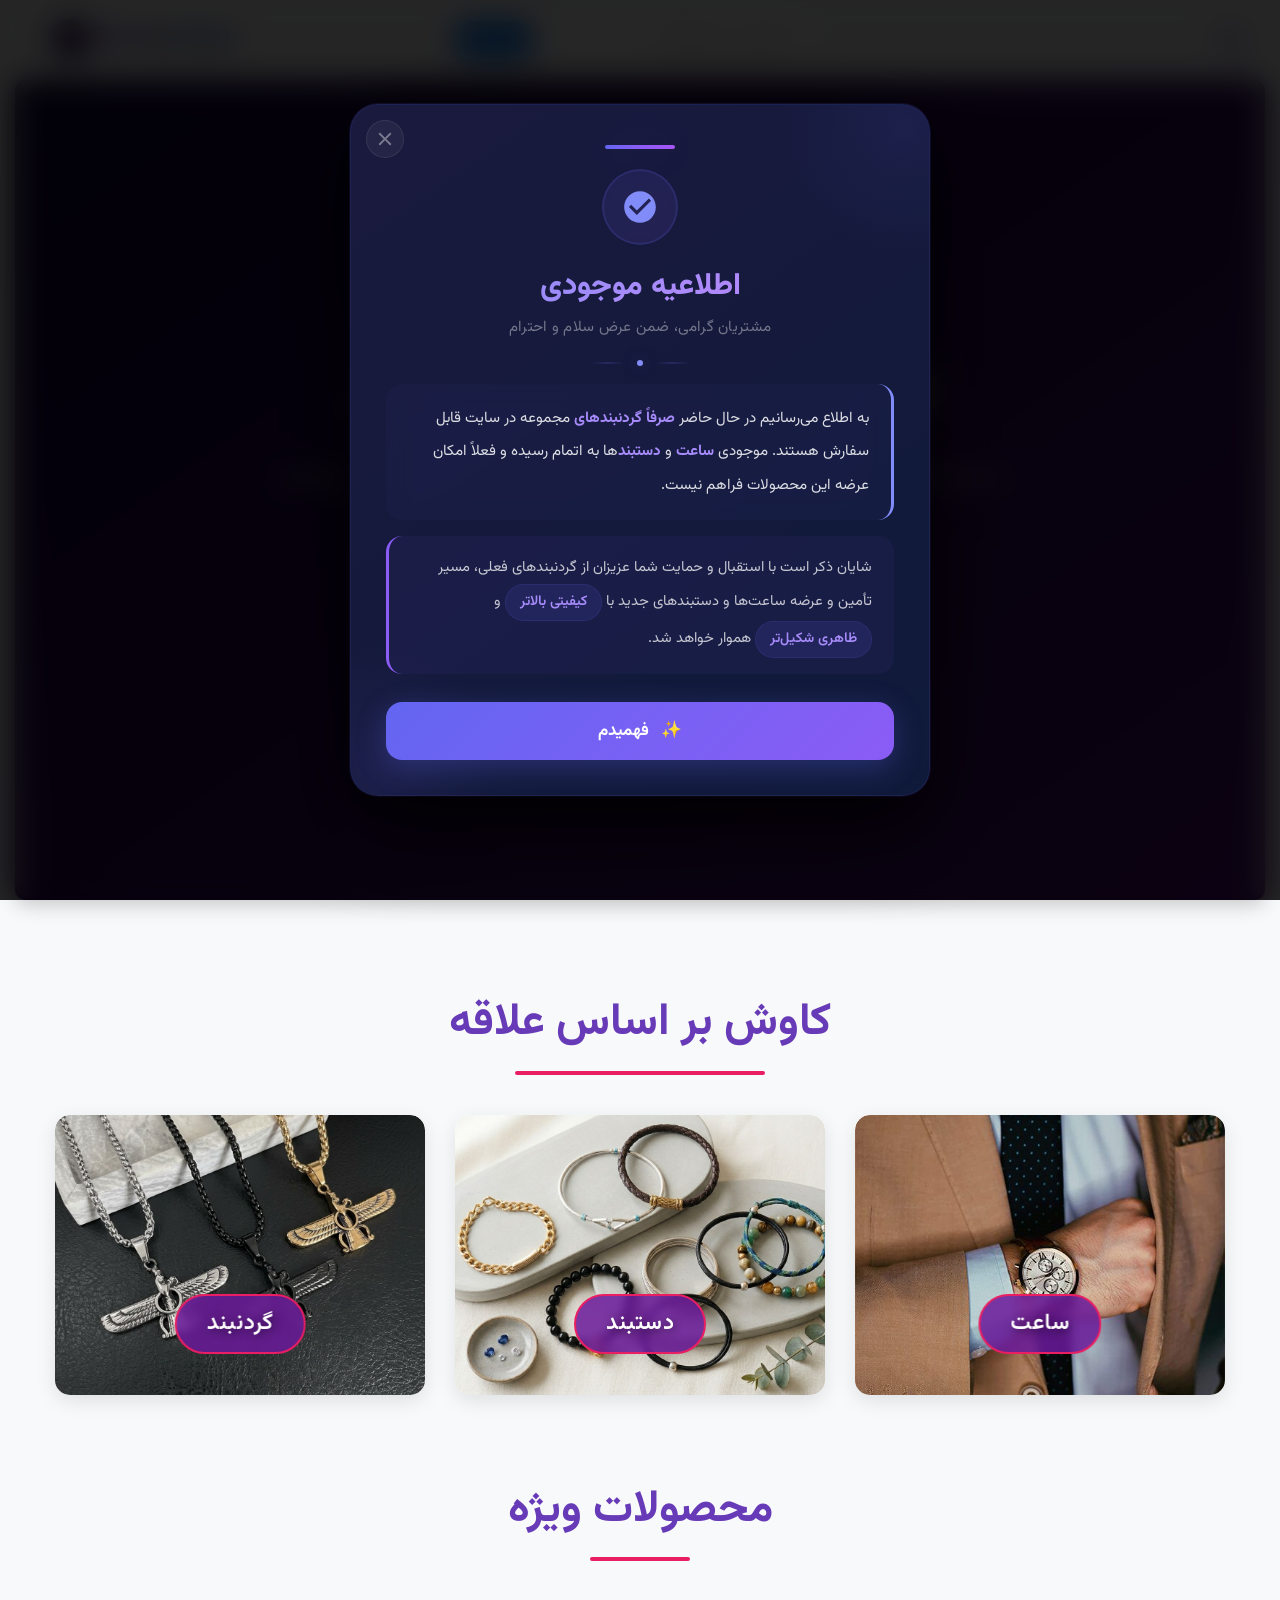
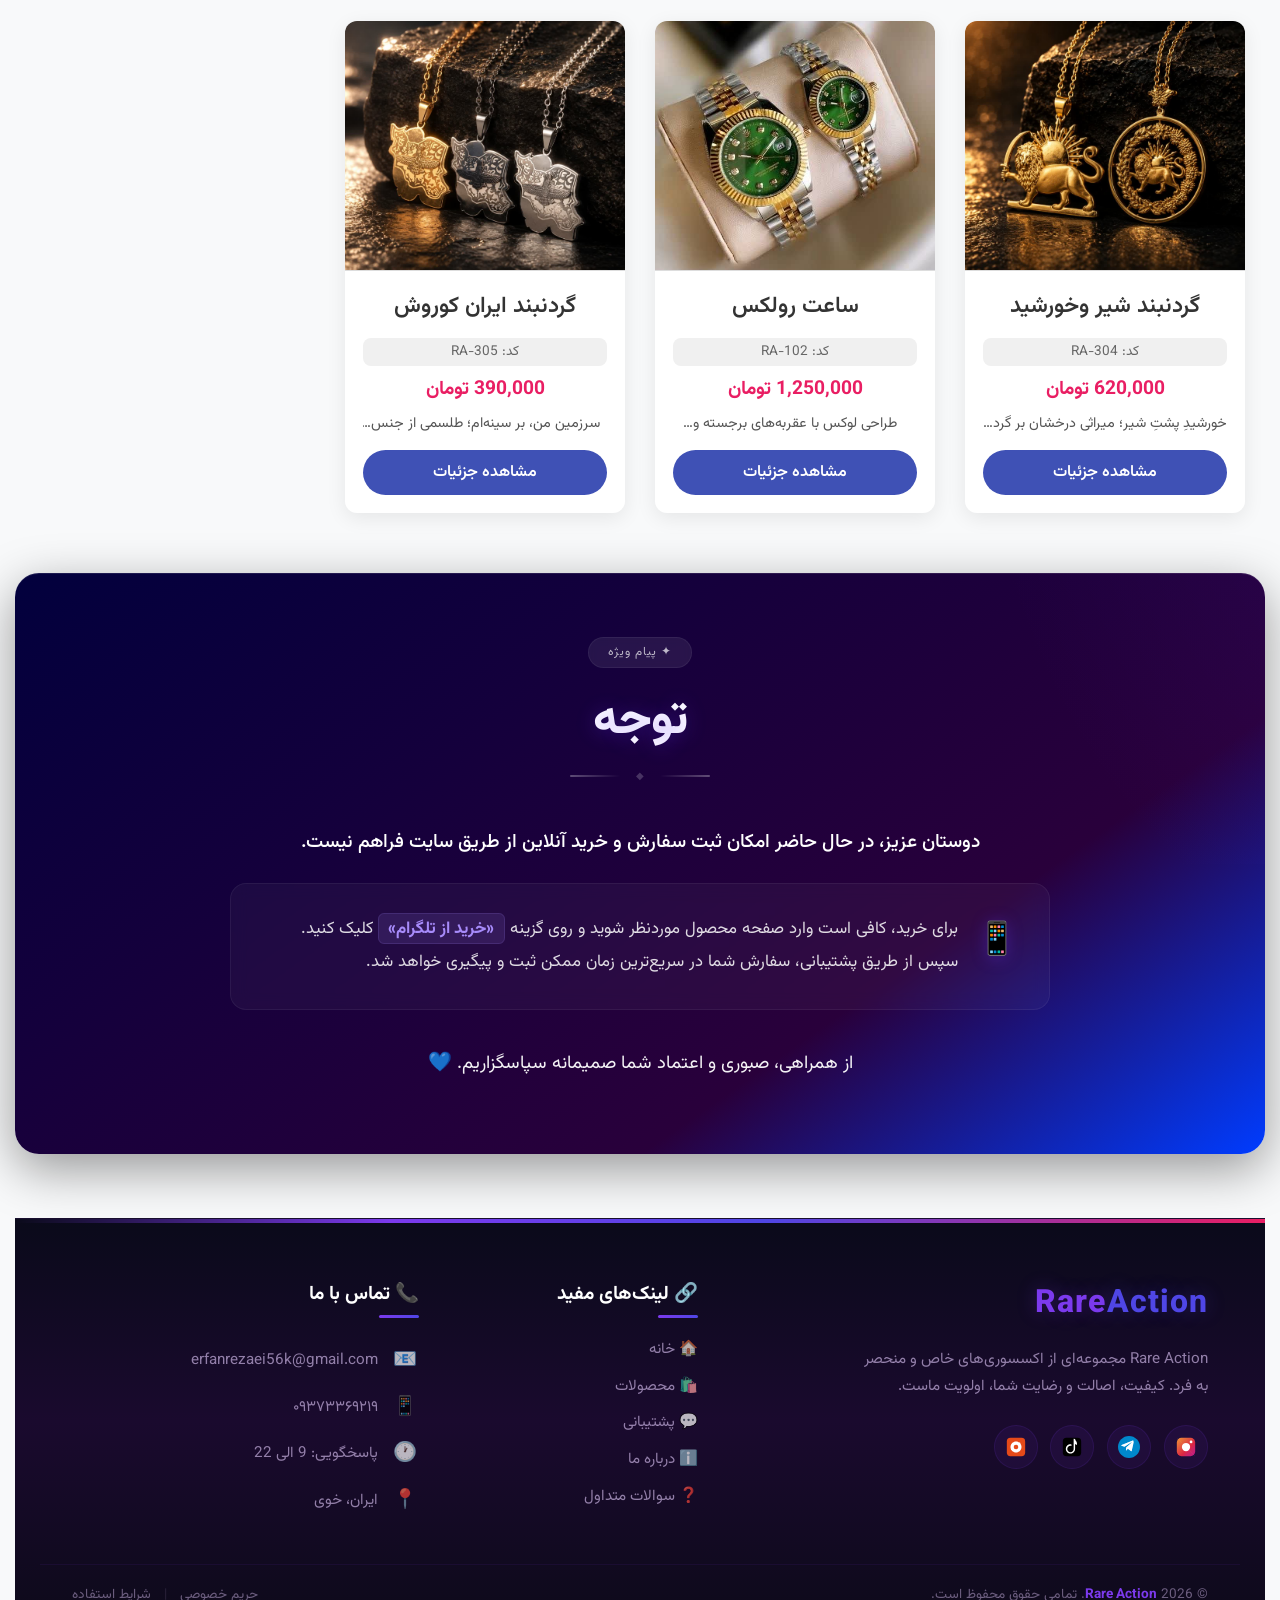
==== index.html @ edc03c5d "Add files via upload" ====
<!DOCTYPE html>
<html lang="fa" dir="rtl">
<head>
    <meta charset="UTF-8">
    <meta name="viewport" content="width=device-width, initial-scale=1.0">
    <title>Rare Action - خانه </title>
    <link rel="stylesheet" href="style.css">
    <link rel="stylesheet" href="products.css">
    <!-- برای فونت وزیر -->
    <link rel="preconnect" href="https://fonts.googleapis.com">
    <link rel="preconnect" href="https://fonts.gstatic.com" crossorigin>
    <link href="https://fonts.googleapis.com/css2?family=Vazirmatn:wght@100..900&display=swap" rel="stylesheet">

    <style>
    /* --- استایل‌های اختصاصی صفحه ساعت‌ها --- */
        .watches-page-container {
    padding: 40px 20px;
    background-color: var(--background-light, #f8f9fa);
    max-width: 1400px;
    margin: 0 auto;
}

.watches-page-title {
    text-align: center;
    font-size: 2.8em;
    color: var(--primary-purple, #6a1b9a);
    margin-bottom: 40px;
    font-weight: 700;
    position: relative;
    padding-bottom: 15px;
}

.watches-page-title::after {
    content: '';
    position: absolute;
    bottom: 0;
    left: 50%;
    transform: translateX(-50%);
    width: 100px;
    height: 4px;
    background-color: var(--accent-pink, #e91e63);
    border-radius: 2px;
}

/* ✅ گرید واکنش‌گرا با حداقل ۲ ستون */
.products-grid {
    display: grid;
    grid-template-columns: repeat(auto-fit, minmax(280px, 1fr));
    gap: 30px;
    padding: 20px 0;
}

/* استایل کارت محصول */
.product-card {
    background-color: white;
    border-radius: 12px;
    box-shadow: 0 5px 20px rgba(0, 0, 0, 0.08);
    overflow: hidden;
    transition: transform 0.3s ease, box-shadow 0.3s ease;
    display: flex;
    flex-direction: column;
    animation: fadeInSlideUp 0.8s forwards ease-out;
    animation-delay: calc(var(--i) * 0.15s);
    opacity: 0;
    transform: translateY(30px);
}

.product-card:hover {
    transform: translateY(-10px);
    box-shadow: 0 12px 30px rgba(0, 0, 0, 0.15);
}

.product-image {
    width: 100%;
    aspect-ratio: 1 / 1;
    object-fit: cover;
    display: block;
}

.product-info {
    padding: 18px;
    flex-grow: 1;
    display: flex;
    flex-direction: column;
}

.product-name {
    font-size: 1.2em;
    font-weight: 600;
    color: var(--text-dark, #2c3e50);
    margin-bottom: 5px;
}

.product-code_2 {
    font-size: 0.85em;
    background: #f0f0f0;
    padding: 3px 10px;
    border-radius: 8px;
    margin-bottom: 8px;
    display: inline-block;
    color: #666;
}

.product-price_2 {
    font-size: 1.2em;
    font-weight: bold;
    color: var(--accent-pink, #e91e63);
    margin-bottom: 10px;
}

/* ✅ توضیحات فقط ۱ خط */
.product-description {
    font-size: 0.9em;
    color: #555;
    line-height: 1.4;
    margin-bottom: 15px;
    /* نمایش فقط ۱ خط با ... */
    display: -webkit-box;
    -webkit-line-clamp: 1;
    -webkit-box-orient: vertical;
    line-clamp: 1;
    overflow: hidden;
    text-overflow: ellipsis;
    /* جلوگیری از سرریز شدن */
    max-height: 1.4em;
}

.details-button {
    display: block;
    width: 100%;
    padding: 10px 15px;
    background-color: var(--secondary-blue, #2196f3);
    color: white;
    border: none;
    border-radius: 25px;
    font-size: 1em;
    font-weight: 600;
    cursor: pointer;
    transition: background-color 0.3s ease, transform 0.3s ease;
    text-decoration: none;
    text-align: center;
    margin-top: auto;
}

.details-button:hover {
    background-color: #1976d2;
    transform: translateY(-3px);
    color: #FFF;
}

/* انیمیشن */
@keyframes fadeInSlideUp {
    from {
        opacity: 0;
        transform: translateY(30px);
    }
    to {
        opacity: 1;
        transform: translateY(0);
    }
}

/* ✅ واکنش‌گرایی برای نمایش حداقل ۲ کارت */
@media (max-width: 768px) {
    .products-grid {
        grid-template-columns: repeat(2, 1fr); /* دقیقاً ۲ ستون */
        gap: 20px;
        padding: 15px 0;
    }

    .watches-page-title {
        font-size: 2.2em;
    }

    .product-info {
        padding: 12px;
    }

    .product-name {
        font-size: 1em;
    }

    .product-price_2 {
        font-size: 1em;
    }

    .product-description {
        font-size: 0.8em;
    }

    .details-button {
        font-size: 0.85em;
        padding: 8px 12px;
    }
}

@media (max-width: 480px) {
    .products-grid {
        grid-template-columns: 1fr; /* در موبایل کوچک ۱ ستون */
        gap: 15px;
    }

    .product-image {
        aspect-ratio: 4 / 3;
    }

    .watches-page-title {
        font-size: 1.8em;
    }
}

/* برای نمایش ۴ ستون در صفحه‌های خیلی بزرگ */
@media (min-width: 1200px) {
    .products-grid {
        grid-template-columns: repeat(4, 1fr);
    }
}

/* برای نمایش ۳ ستون در صفحه‌های متوسط-بزرگ */
@media (min-width: 992px) and (max-width: 1199px) {
    .products-grid {
        grid-template-columns: repeat(3, 1fr);
    }
}


</style>
</head>
<body>
    <div class="site-container">
        <!-- بخش Header -->
        <header class="main-header">
            <div class="header-left">
                <!-- آیکون منوی همبرگری -->
                <div class="hamburger-menu">
                    <div class="bar"></div>
                    <div class="bar"></div>
                    <div class="bar"></div>
                </div>
                <!-- منوی کناری (در ابتدا مخفی است) -->
                <!-- در فایل index.html، بخش sidebar-menu -->
                 <nav class="sidebar-menu">
                    <ul>
                        <li><a href="#home">خانه</a></li>
                        <!-- کلاس menu-item-has-arrow اضافه شد و فونت سایز حذف شد -->
                         <li class="has-submenu menu-item-has-arrow">
                            <a href="#products-section">محصولات
                                <!-- فلش دستی اضافه شد -->
                                 <span class="submenu-arrow">▼</span>
                                </a>
                                <ul class="submenu">
                                    <li><a href="productswatch.html">ساعت</a></li>
                                    <li><a href="productsbracelet.html">دستبند</a></li>
                                    <li><a href="productsnecklace.html">گردنبند</a></li>
                                </ul>
                            </li>
                            <li><a href="support.html">پشتیبانی</a></li>
                            <li><a href="aboutus.html">درباره ما</a></li>
                             <li><a href="terms.html">سوالات متداول </a></li>
                        </ul>
                    </nav>
            </div>
            <div class="header-center">
    <div class="universal-search-container">
        <input type="text" id="universalSearchInput" class="universal-search-input" placeholder="جستجو در محصولات...">
        <div id="universalSearchSuggestions" class="universal-search-suggestions"></div>
        <button id="universalSearchButton" class="universal-search-button">جستجو</button>
    </div>
</div>


            <div class="header-right">
                <!-- لوگوی سایت -->
                <div class="logo-container">
                    <span class="logo-part2">Action</span><span class="logo-part1">Rare</span>
                </div>
                <!-- عکس پروفایل (پیج) -->
                <div class="profile-picture-container">
                    <img src="images/RareAction.jpg" alt= "عکس پروفایل" class="profile-picture">
                </div>
            </div>

        </header>

        <!-- بخش Hero Section (زیر هدر) -->
        <section class="hero-section" id="home">
            <div class="hero-background"></div>
            <div class="hero-content">
                <h1>کشف کنید، متفاوت باشید.</h1>
                <p> به فروشگاه آنلاین اکش خوش اومدید؛ جایی که کیفیت، قیمت مناسب و رضایت شما اولویت ماست.</p>
                <!-- دکمه تغییر یافته -->
                <a href="#explore-by-interest" class="cta-button-custom">کشف کلکسیون</a>
            </div>
        </section>

        <!-- بخش کاوش بر اساس علاقه -->
<section id="explore-by-interest" class="explore-section">
    <h2>کاوش بر اساس علاقه</h2>
    <div class="explore-categories">
        <div class="category-item" data-category="watches">
            <div class="image-wrapper">
                <a href="productswatch.html">
                    <img src="images/watchs.jpg" alt="ساعت">
                </a>
            </div>
            <h3>ساعت</h3>
        </div>

        <div class="category-item" data-category="bracelets">
            <div class="image-wrapper">
                <a href="productsbracelet.html">
                    <img src="images/Bracelets2.jpg" alt="دستبند">
                </a>
            </div>
            <h3>دستبند</h3>
        </div>

        <div class="category-item" data-category="necklaces">
            <div class="image-wrapper">
                <a href="productsnecklace.html">
                    <img src="images/3011.jpg" alt="گردنبند">
                </a>
            </div>
            <h3>گردنبند</h3>
        </div>
    </div>
</section>

        <main class="watches-page-container">
            <h1 class="watches-page-title">محصولات ویژه</h1>

            <div class="products-grid">
                <!-- محصول 1 -->
                <div class="product-card" style="--i: 1;">
                    <img src="images/3041.jpg" alt="ساعت مدل B" class="product-image">
                    <div class="product-info">
                        <h3 class="product-name"> گردنبند شیر وخورشید</h3>
                        <span class="product-code_2">کد: RA-304</span>
                        <p class="product-price_2">620,000 تومان</p>
                        <p class="product-description">
                            خورشیدِ پشتِ شیر؛ میراثی درخشان بر گردن تو
                        </p>
                        <a href="necklaces.html?id=گردنبند شیر وخورشید" class="details-button">مشاهده جزئیات</a>
                    </div>
                </div>

                <!-- محصول 2 -->
                <div class="product-card" style="--i: 2;">
                    <img src="images/1021.jpg" alt="ساعت مدل C" class="product-image">
                    <div class="product-info">
                        <h3 class="product-name">ساعت رولکس  </h3>
                        <span class="product-code_2">کد: RA-102</span>
                        <p class="product-price_2">1,250,000 تومان</p>
                        <p class="product-description">
                            طراحی لوکس با عقربه‌های برجسته و سنگ‌های قیمتی تزئینی. نمادی از ظرافت و تجمل.
                        </p>
                        <a href="watches.html?id=ساعت رولکس" class="details-button">مشاهده جزئیات</a>
                    </div>
                </div>

                <!-- محصول 3 -->
                <div class="product-card" style="--i: 1;">
                    <img src="images/3051.jpg" alt="ساعت مدل B" class="product-image">
                    <div class="product-info">
                        <h3 class="product-name"> گردنبند ایران کوروش</h3>
                        <span class="product-code_2">کد: RA-305</span>
                        <p class="product-price_2">390,000 تومان</p>
                        <p class="product-description">
                            سرزمین من، بر سینه‌ام؛ طلسمی از جنس افتخار
                        </p>
                        <a href="necklaces.html?id=گردنبند ایران کوروش" class="details-button">مشاهده جزئیات</a>
                    </div>
                </div>

                <!-- می‌توانید محصولات بیشتری به همین شکل اضافه کنید -->

            </div>
        </main>

    <!-- بخش داستان ما -->
<section id="about-us" class="about-section">
    <div class="about-container">
        <div class="about-header">
            <span class="about-badge">✦ پیام ویژه</span>
            <h2>توجه</h2>
            <div class="about-divider">
                <span></span>
                <span>◆</span>
                <span></span>
            </div>
        </div>
        <div class="about-content">
            <p class="about-text primary">
                دوستان عزیز، در حال حاضر امکان ثبت سفارش و خرید آنلاین از طریق سایت فراهم نیست.
            </p>
            <div class="about-info-box">
                <span class="info-icon">📱</span>
                <p class="about-text secondary">
                    برای خرید، کافی است وارد صفحه محصول موردنظر شوید و روی گزینه 
                    <strong>«خرید از تلگرام»</strong> کلیک کنید. سپس از طریق پشتیبانی، سفارش شما 
                    در سریع‌ترین زمان ممکن ثبت و پیگیری خواهد شد.
                </p>
            </div>
            <p class="about-text tertiary">
                از همراهی، صبوری و اعتماد شما صمیمانه سپاسگزاریم. 
                <span class="heart-icon">💙</span>
            </p>
        </div>
    </div>
</section>

        <!-- بخش فوتر -->
    <footer class="main-footer">
    <div class="footer-top-bar"></div>
    
    <div class="footer-content">
        <!-- بخش درباره ما -->
        <div class="footer-section about">
            <div class="footer-logo">
                <span class="logo-part1">Rare</span><span class="logo-part2">Action</span>
            </div>
            <p class="footer-description">
                Rare Action مجموعه‌ای از اکسسوری‌های خاص و منحصر به فرد. 
                کیفیت، اصالت و رضایت شما، اولویت ماست.
            </p>
            <div class="footer-social">
                <!-- اینستاگرام -->
                <a href="https://www.instagram.com/rareaction_2026?igsh=MXd6MGVqdzZ6cGJiag==" target="_blank" class="social-link" aria-label="اینستاگرام" title="اینستاگرام">
                    <svg viewBox="0 0 24 24" width="22" height="22">
                        <defs>
                            <linearGradient id="instaGradFooter" x1="0%" y1="0%" x2="100%" y2="100%">
                                <stop offset="0%" stop-color="#f09433"/>
                                <stop offset="25%" stop-color="#e6683c"/>
                                <stop offset="60%" stop-color="#dc2743"/>
                                <stop offset="75%" stop-color="#cc2366"/>
                                <stop offset="100%" stop-color="#bc1888"/>
                            </linearGradient>
                        </defs>
                        <rect x="2" y="2" width="20" height="20" rx="5" fill="url(#instaGradFooter)"/>
                        <circle cx="12" cy="12" r="4.5" fill="white"/>
                        <circle cx="17.5" cy="6.5" r="1.5" fill="white"/>
                        <path d="M2 2L22 22" stroke="white" stroke-width="0.5" opacity="0.1"/>
                    </svg>
                </a>
                
                <!-- تلگرام -->
                <a href="https://t.me/rareaction_20261" target="_blank" class="social-link" aria-label="تلگرام" title="تلگرام">
                    <svg viewBox="0 0 24 24" width="22" height="22">
                        <path d="M12 0C5.373 0 0 5.373 0 12C0 18.627 5.373 24 12 24C18.627 24 24 18.627 24 12C24 5.373 18.627 0 12 0Z" fill="#0088CC"/>
                        <path d="M17.0806 7.05116L15.0006 16.0292C14.8726 16.5722 14.5046 16.7422 14.0486 16.4752L10.7826 14.0412L9.21464 15.5542C9.07464 15.6942 8.95564 15.8122 8.68364 15.8122L8.86564 12.4842L14.9156 7.05616C15.1236 6.87316 14.8726 6.77116 14.5966 6.95316L7.05264 11.7662L3.82864 10.7152C3.29864 10.5492 3.28664 10.1882 3.94064 9.92116L16.1496 4.85616C16.5986 4.69016 16.9846 4.96016 16.8376 5.72216L17.0806 7.05116Z" fill="white"/>
                        <path d="M15.0006 16.0292C14.8726 16.5722 14.5046 16.7422 14.0486 16.4752L10.7826 14.0412L9.21464 15.5542C9.07464 15.6942 8.95564 15.8122 8.68364 15.8122L8.86564 12.4842L14.9156 7.05616C15.1236 6.87316 14.8726 6.77116 14.5966 6.95316L7.05264 11.7662L3.82864 10.7152C3.29864 10.5492 3.28664 10.1882 3.94064 9.92116L16.1496 4.85616C16.5986 4.69016 16.9846 4.96016 16.8376 5.72216L15.0006 16.0292Z" fill="white" opacity="0.4"/>
                    </svg>
                </a>
                
                <!-- تیک‌تاک -->
                <a href="https://www.tiktok.com/@rare_action" target="_blank" class="social-link" aria-label="تیک‌تاک" title="تیک‌تاک">
                    <svg viewBox="0 0 24 24" width="22" height="22">
                        <rect x="2" y="2" width="20" height="20" rx="4" fill="#000000"/>
                        <path d="M16.6 5.82C15.92 5.16 15.48 4.3 15.36 3.36L13.8 3.12V9.6V14.16C13.8 16.08 12.24 17.64 10.32 17.64C8.4 17.64 6.84 16.08 6.84 14.16C6.84 12.24 8.4 10.68 10.32 10.68C10.68 10.68 11.04 10.74 11.4 10.86V9.24C11.04 9.18 10.68 9.12 10.32 9.12C7.56 9.12 5.28 11.4 5.28 14.16C5.28 16.92 7.56 19.2 10.32 19.2C13.08 19.2 15.36 16.92 15.36 14.16V8.82C15.96 9.24 16.68 9.54 17.4 9.72V8.1C17.4 7.92 17.4 7.74 17.4 7.56C17.16 6.9 16.92 6.3 16.6 5.82Z" fill="white"/>
                    </svg>
                </a>
                
                <!-- روبیکا -->
                <a href="https://rubika.ir/@RareAction_Admin" target="_blank" class="social-link" aria-label="روبیکا" title="روبیکا">
                    <svg viewBox="0 0 24 24" width="22" height="22">
                        <rect x="2" y="2" width="20" height="20" rx="4" fill="#E64A19"/>
                        <path d="M12 6C8.686 6 6 8.686 6 12C6 15.314 8.686 18 12 18C15.314 18 18 15.314 18 12C18 8.686 15.314 6 12 6Z" fill="white"/>
                        <circle cx="12" cy="12" r="2.5" fill="#E64A19"/>
                        <circle cx="16" cy="8" r="0.8" fill="white"/>
                    </svg>
                </a>
            </div>
        </div>

        <!-- بخش لینک‌های مفید -->
        <div class="footer-section links">
            <h3>🔗 لینک‌های مفید</h3>
            <ul>
                <li><a href="#home">🏠 خانه</a></li>
                <li><a href="#explore-by-interest">🛍️ محصولات</a></li>
                <li><a href="support.html">💬 پشتیبانی</a></li>
                <li><a href="aboutus.html">ℹ️ درباره ما</a></li>
                <li><a href="terms.html#faq-section">❓ سوالات متداول</a></li>
            </ul>
        </div>

       <!-- بخش تماس با ما -->
        <div class="footer-section contact">
            <h3>📞 تماس با ما</h3>
            <div class="contact-item">
                <span class="contact-icon">📧</span>
                <span>erfanrezaei56k@gmail.com</span>
            </div>
            <div class="contact-item">
                <span class="contact-icon">📱</span>
                <span>۰۹۳۷۳۳۶۹۲۱۹</span>
            </div>
            <div class="contact-item">
                <span class="contact-icon">🕐</span>
                <span>پاسخگویی: 9 الی 22</span>
            </div>
            <div class="contact-item">
                <span class="contact-icon">📍</span>
                <span>ایران، خوی</span>
            </div>
        </div>
    </div>

    <!-- بخش پایین فوتر -->
    <div class="footer-bottom">
        <span>© 2026 <strong>Rare Action</strong>. تمامی حقوق محفوظ است.</span>
        <span class="footer-bottom-links">
            <a href="#">حریم خصوصی</a>
            <span class="divider">|</span>
            <a href="#">شرایط استفاده</a>
        </span>
    </div>
</footer>
    </div>

    <!-- جاوا اسکریپت -->
    <script src="script.js"></script>

    <!-- بخش کاراکتر انیمه‌ای -->
<div id="anime-helper" class="anime-helper hidden">
    <div class="anime-avatar" id="animeAvatar">
        <!-- دکمه ضربدر (×) - کوچک‌تر -->
        <button class="close-btn" id="closeBtn" aria-label="بستن">✕</button>
        
        <!-- عکس کاراکتر -->
        <img src="images/guts.png" alt="راهنمای انیمه">
        
        <div class="anime-speech-bubble" id="speechBubble">
            <span id="animeMessage">📱 برای خرید به تلگرام مراجعه کنید!</span>
        </div>
    </div>
</div>

<style>
/* ============================================
   استایل کاراکتر انیمه‌ای - هماهنگ با سایت
   ============================================ */

/* متغیرهای هماهنگ با سایت */
:root {
    --primary-purple: #673AB7;
    --secondary-blue: #3F51B5;
    --accent-pink: #E91E63;
    --text-dark: #333;
    --text-light: #fff;
    --background-light: #f8f9fa;
}

.anime-helper {
    position: fixed;
    bottom: 30px;
    right: 30px;
    z-index: 9999;
    cursor: pointer;
    transition: all 0.6s cubic-bezier(0.34, 1.56, 0.64, 1);
}

.anime-helper.hidden {
    transform: translateY(120px) scale(0.5);
    opacity: 0;
    pointer-events: none;
}

.anime-helper.visible {
    transform: translateY(0) scale(1);
    opacity: 1;
}

/* ============================================
   آواتار - هاور فقط بزرگ میشه (خم نمیشه)
   ============================================ */
.anime-avatar {
    position: relative;
    width: 80px;
    height: 80px;
    border-radius: 50%;
    background: linear-gradient(145deg, var(--primary-purple), var(--secondary-blue));
    padding: 4px;
    box-shadow: 0 8px 32px rgba(103, 58, 183, 0.4), 0 0 0 4px rgba(103, 58, 183, 0.1);
    animation: float-avatar 3s ease-in-out infinite;
    transition: transform 0.3s ease, box-shadow 0.3s ease;
}

/* هاور فقط بزرگ میشه - بدون خم شدن */
.anime-avatar:hover {
    transform: scale(1.1);
    box-shadow: 0 8px 40px rgba(103, 58, 183, 0.6), 0 0 0 6px rgba(103, 58, 183, 0.15);
}

.anime-avatar img {
    width: 100%;
    height: 100%;
    border-radius: 50%;
    object-fit: cover;
    background: #1a1a2e;
    border: 2px solid rgba(255, 255, 255, 0.2);
    cursor: pointer;
}

/* ============================================
   دکمه ضربدر (×) - کوچک‌تر و بدون دایره زیرش
   ============================================ */
.close-btn {
    position: absolute;
    top: -8px;
    right: -8px;
    width: 22px;
    height: 22px;
    background: #e74c3c;
    color: white;
    border: 2px solid #1a1a2e;
    border-radius: 50%;
    font-size: 13px;
    font-weight: bold;
    cursor: pointer;
    z-index: 10;
    display: flex;
    align-items: center;
    justify-content: center;
    transition: all 0.3s ease;
    box-shadow: 0 2px 10px rgba(231, 76, 60, 0.3);
    line-height: 1;
    padding: 0;
}

.close-btn:hover {
    transform: scale(1.15);
    background: #c0392b;
    box-shadow: 0 4px 15px rgba(231, 76, 60, 0.5);
}

.close-btn:active {
    transform: scale(0.9);
}

/* حذف دایره نبض‌دار زیر ضربدر */
/* دیگر ::before برای نبض وجود ندارد */

/* ============================================
   حباب گفتار - با فاصله از راست
   ============================================ */
.anime-speech-bubble {
    position: absolute;
    bottom: 95px;
    right: 50%;
    transform: translateX(50%);
    background: linear-gradient(145deg, #1a0a0a, #2d0a1a);
    color: #ff9a9a;
    padding: 14px 22px;
    border-radius: 20px 20px 4px 20px;
    font-size: 0.9rem;
    font-family: 'Vazirmatn', Tahoma, sans-serif;
    max-width: 280px;
    min-width: 170px;
    text-align: center;
    box-shadow: 0 10px 40px rgba(233, 30, 99, 0.15);
    border: 1px solid rgba(233, 30, 99, 0.2);
    line-height: 1.8;
    opacity: 0;
    transform: translateX(50%) translateY(10px) scale(0.9);
    transition: all 0.4s cubic-bezier(0.34, 1.56, 0.64, 1);
    pointer-events: none;
    white-space: normal;
    word-wrap: break-word;
    overflow-wrap: break-word;
    word-break: break-word;
    margin-right: 30px; /* فاصله از راست */
}

/* هاور روی آواتار - حباب نمایش داده میشه */
.anime-avatar:hover .anime-speech-bubble {
    opacity: 1;
    transform: translateX(50%) translateY(0) scale(1);
}

/* مثلث حباب */
.anime-speech-bubble::after {
    content: '';
    position: absolute;
    bottom: -12px;
    right: 35px;
    border-left: 12px solid transparent;
    border-right: 12px solid transparent;
    border-top: 14px solid #1a0a0a;
    filter: drop-shadow(0 2px 4px rgba(0, 0, 0, 0.5));
}

/* ============================================
   انیمیشن شناور
   ============================================ */
@keyframes float-avatar {
    0%, 100% { transform: translateY(0px); }
    50% { transform: translateY(-8px); }
}

/* ============================================
   حالت توجه
   ============================================ */
.anime-helper.attention .anime-avatar {
    animation: float-avatar 3s ease-in-out infinite;
    box-shadow: 0 8px 40px rgba(233, 30, 99, 0.3), 0 0 0 4px rgba(233, 30, 99, 0.15);
}

.anime-helper.attention .anime-speech-bubble {
    background: linear-gradient(145deg, #1a0a0a, #2d0a1a);
    border-color: rgba(233, 30, 99, 0.3);
}

/* ============================================
   ریسپانسیو - هماهنگ با site-container
   ============================================ */

/* کامپیوتر */
@media (min-width: 992px) {
    .anime-avatar {
        width: 85px;
        height: 85px;
    }
    .anime-speech-bubble {
        font-size: 0.95rem;
        padding: 16px 24px;
        max-width: 320px;
        min-width: 190px;
        bottom: 105px;
        margin-right: 25px;
    }
    .close-btn {
        width: 24px;
        height: 24px;
        font-size: 14px;
        top: -9px;
        right: -9px;
    }
}

/* تبلت و موبایل بزرگ */
@media (max-width: 991px) and (min-width: 577px) {
    .anime-helper {
        bottom: 25px;
        right: 25px;
    }
    .anime-avatar {
        width: 70px;
        height: 70px;
    }
    .anime-speech-bubble {
        font-size: 0.85rem;
        padding: 12px 18px;
        max-width: 240px;
        min-width: 150px;
        bottom: 85px;
        margin-right: 20px;
    }
    .close-btn {
        width: 22px;
        height: 22px;
        font-size: 12px;
        top: -8px;
        right: -8px;
    }
}

/* گوشی */
@media (max-width: 576px) {
    .anime-helper {
        bottom: 15px;
        right: 15px;
    }
    .anime-avatar {
        width: 55px;
        height: 55px;
    }
    .anime-speech-bubble {
        font-size: 0.7rem;
        padding: 10px 14px;
        max-width: 180px;
        min-width: 110px;
        bottom: 68px;
        margin-right: 15px;
    }
    .close-btn {
        width: 20px;
        height: 20px;
        font-size: 11px;
        top: -7px;
        right: -7px;
        border-width: 1.5px;
    }
}
</style>

<script>
    (function() {
        'use strict';

        // ============================================
        // ۷ پیام متفاوت - خرید از تلگرام
        // ============================================

        const ATTENTION_MESSAGES = [
            '📱 برای خرید به تلگرام مراجعه کنید!',
            '🛒 خرید از طریق تلگرام انجام میشود!',
            '💬 برای خرید به پیج تلگرام ما بروید!',
            '📞 جهت خرید با پشتیبانی تلگرام تماس بگیرید!',
            '🔔 خرید محصولات از طریق تلگرام امکان‌پذیر است!',
            '✨ برای ثبت سفارش به تلگرام مراجعه کنید!',
            '💎 خرید از تلگرام با بهترین قیمت!'
        ];

        // ============================================

        const helper = document.getElementById('anime-helper');
        const avatar = document.getElementById('animeAvatar');
        const messageEl = document.getElementById('animeMessage');
        const closeBtn = document.getElementById('closeBtn');

        const MESSAGE_INTERVAL = 7000;    // 7 ثانیه
        const AUTO_HIDE_TIME = 45000;      // 45 ثانیه
        const FIRST_DELAY = 3000;          // 3 ثانیه

        let isVisible = false;
        let isClosed = false;
        let messageInterval = null;
        let autoHideTimer = null;
        let currentMessageIndex = 0;

        function getNextMessage() {
            const msg = ATTENTION_MESSAGES[currentMessageIndex % ATTENTION_MESSAGES.length];
            currentMessageIndex++;
            return msg;
        }

        function showNextMessage() {
            if (!isVisible) return;
            const msg = getNextMessage();
            messageEl.textContent = msg;
        }

        function showHelper() {
            if (isVisible || isClosed) return;
            isVisible = true;

            helper.classList.remove('hidden');
            helper.classList.add('visible', 'attention');

            currentMessageIndex = 0;
            const msg = getNextMessage();
            messageEl.textContent = msg;

            // نمایش حباب
            const bubble = document.querySelector('.anime-speech-bubble');
            if (bubble) {
                bubble.style.opacity = '1';
                bubble.style.transform = 'translateX(50%) translateY(0) scale(1)';
            }

            // چرخه پیام‌ها (هر 7 ثانیه)
            if (messageInterval) clearInterval(messageInterval);
            messageInterval = setInterval(function() {
                if (isVisible) {
                    showNextMessage();
                }
            }, MESSAGE_INTERVAL);

            // حذف خودکار بعد 45 ثانیه
            if (autoHideTimer) clearTimeout(autoHideTimer);
            autoHideTimer = setTimeout(function() {
                hideHelper();
            }, AUTO_HIDE_TIME);
        }

        function hideHelper() {
            if (!isVisible) return;
            isVisible = false;
            isClosed = true;

            helper.classList.remove('visible', 'attention');
            helper.classList.add('hidden');

            const bubble = document.querySelector('.anime-speech-bubble');
            if (bubble) {
                bubble.style.opacity = '0';
                bubble.style.transform = 'translateX(50%) translateY(10px) scale(0.9)';
            }

            if (messageInterval) {
                clearInterval(messageInterval);
                messageInterval = null;
            }
            if (autoHideTimer) {
                clearTimeout(autoHideTimer);
                autoHideTimer = null;
            }
        }

        // ============================================
        // کلیک روی عکس → اسکرول به بخش توجه
        // ============================================

        function handleAvatarClick(e) {
            if (e.target.closest('.close-btn')) return;

            const aboutSection = document.querySelector('.about-section');
            if (aboutSection) {
                aboutSection.scrollIntoView({ behavior: 'smooth', block: 'center' });
                aboutSection.style.transition = 'box-shadow 0.5s ease, border 0.5s ease';
                aboutSection.style.boxShadow = '0 0 60px rgba(233, 30, 99, 0.3), inset 0 0 40px rgba(233, 30, 99, 0.05)';
                aboutSection.style.border = '2px solid rgba(233, 30, 99, 0.15)';
                setTimeout(function() {
                    aboutSection.style.boxShadow = '';
                    aboutSection.style.border = '';
                }, 2500);
            }

            const avatarEl = document.querySelector('.anime-avatar');
            if (avatarEl) {
                avatarEl.style.transform = 'scale(0.85)';
                setTimeout(function() {
                    avatarEl.style.transform = '';
                }, 200);
            }
        }

        // ============================================
        // دکمه ضربدر
        // ============================================

        function handleClose(e) {
            e.stopPropagation();
            hideHelper();
        }

        // ============================================
        // ثبت رویدادها
        // ============================================

        if (avatar) {
            avatar.addEventListener('click', handleAvatarClick);
        }

        if (closeBtn) {
            closeBtn.addEventListener('click', handleClose);
        }

        // ============================================
        // راه‌اندازی
        // ============================================

        isClosed = false;

        setTimeout(function() {
            showHelper();
        }, FIRST_DELAY);

        // ============================================
        // API عمومی
        // ============================================

        window.showAnimeHelper = showHelper;
        window.hideAnimeHelper = hideHelper;

        console.log('🎀 کاراکتر انیمه‌ای با موفقیت بارگذاری شد!');
        console.log('📱 ۷ پیام متفاوت - هر ۷ ثانیه تغییر');
        console.log('⏱️  بعد ۴۵ ثانیه خودکار حذف');
        console.log('❌  دکمه ضربدر برای بستن دستی');
    })();
</script>

    <style>
        /* ============================================
           ✅ اطلاعیه موجودی محصولات - نسخه اصلاح‌شده
           ============================================ */

        /* پس‌زمینه تاریک - همیشه بالای همه چیز */
        #inventory-notice {
            position: fixed;
            top: 0;
            left: 0;
            right: 0;
            bottom: 0;
            z-index: 999999;
            display: flex;
            align-items: center;
            justify-content: center;
            background: rgba(0, 0, 0, 0.85);
            backdrop-filter: blur(15px);
            -webkit-backdrop-filter: blur(15px);
            animation: noticeFadeIn 0.5s ease;
            padding: 20px;
        }

        /* وقتی اطلاعیه بسته شد */
        #inventory-notice.closed {
            display: none !important;
        }

        /* کانتینر اصلی اطلاعیه */
        .notice-container {
            position: relative;
            max-width: 580px;
            width: 100%;
            max-height: 90vh;
            overflow-y: auto;
            background: linear-gradient(145deg, #1a1a3e, #0f1a3a);
            border-radius: 28px;
            padding: 40px 35px 35px;
            box-shadow: 0 30px 80px rgba(0, 0, 0, 0.9), 0 0 0 1px rgba(99, 102, 241, 0.15);
            animation: noticeSlideUp 0.6s cubic-bezier(0.34, 1.56, 0.64, 1);
            border: 1px solid rgba(99, 102, 241, 0.12);
        }

        /* افکت نورانی */
        .notice-container::before {
            content: '';
            position: absolute;
            top: -100px;
            right: -100px;
            width: 250px;
            height: 250px;
            background: radial-gradient(circle, rgba(99, 102, 241, 0.08) 0%, transparent 70%);
            border-radius: 50%;
            pointer-events: none;
        }

        .notice-container::after {
            content: '';
            position: absolute;
            bottom: -100px;
            left: -100px;
            width: 250px;
            height: 250px;
            background: radial-gradient(circle, rgba(139, 92, 246, 0.08) 0%, transparent 70%);
            border-radius: 50%;
            pointer-events: none;
        }

        .notice-container::-webkit-scrollbar {
            width: 4px;
        }
        .notice-container::-webkit-scrollbar-track {
            background: transparent;
        }
        .notice-container::-webkit-scrollbar-thumb {
            background: rgba(99, 102, 241, 0.3);
            border-radius: 10px;
        }

        /* دکمه بستن (ضربدر) */
        .notice-close {
            position: absolute;
            top: 15px;
            left: 15px;
            width: 38px;
            height: 38px;
            background: rgba(255, 255, 255, 0.05);
            border: 1px solid rgba(255, 255, 255, 0.08);
            border-radius: 50%;
            color: rgba(255, 255, 255, 0.4);
            cursor: pointer;
            transition: all 0.3s ease;
            display: flex;
            align-items: center;
            justify-content: center;
            z-index: 10;
        }

        .notice-close:hover {
            background: rgba(231, 76, 60, 0.2);
            border-color: rgba(231, 76, 60, 0.3);
            color: #e74c3c;
            transform: rotate(90deg) scale(1.1);
        }

        .notice-close svg {
            width: 22px;
            height: 22px;
        }

        /* محتوای اطلاعیه */
        .notice-content {
            text-align: center;
            position: relative;
            z-index: 1;
        }

        /* نوار بالایی */
        .gradient-bar {
            width: 70px;
            height: 4px;
            background: linear-gradient(90deg, #6366f1, #8b5cf6, #a855f7);
            border-radius: 10px;
            margin: 0 auto 20px;
            box-shadow: 0 0 40px rgba(99, 102, 241, 0.2);
        }

        /* آیکون */
        .notice-icon {
            width: 76px;
            height: 76px;
            margin: 0 auto 18px;
            background: linear-gradient(135deg, rgba(99, 102, 241, 0.12), rgba(139, 92, 246, 0.12));
            border-radius: 50%;
            display: flex;
            align-items: center;
            justify-content: center;
            border: 2px solid rgba(99, 102, 241, 0.15);
            animation: noticePulse 2s ease-in-out infinite;
            backdrop-filter: blur(10px);
        }

        .notice-icon svg {
            color: #818cf8;
            width: 38px;
            height: 38px;
        }

        /* عنوان */
        .notice-title {
            font-family: 'Vazirmatn', Tahoma, sans-serif;
            font-size: 1.9rem;
            font-weight: 800;
            margin-bottom: 4px;
            background: linear-gradient(135deg, #818cf8, #a78bfa, #c084fc);
            -webkit-background-clip: text;
            -webkit-text-fill-color: transparent;
            background-clip: text;
        }

        /* زیرنویس */
        .notice-sub {
            font-family: 'Vazirmatn', Tahoma, sans-serif;
            font-size: 0.95rem;
            color: rgba(255, 255, 255, 0.4);
            font-weight: 400;
            margin-bottom: 20px;
            letter-spacing: 0.3px;
        }

        /* خط جداکننده */
        .divider-custom {
            display: flex;
            justify-content: center;
            align-items: center;
            gap: 12px;
            margin: 0 auto 18px;
        }

        .divider-custom .line {
            width: 35px;
            height: 2px;
            background: linear-gradient(90deg, transparent, rgba(99, 102, 241, 0.2), transparent);
        }

        .divider-custom .dot {
            width: 6px;
            height: 6px;
            background: #818cf8;
            border-radius: 50%;
            box-shadow: 0 0 20px rgba(99, 102, 241, 0.3);
        }

        /* متن */
        .notice-body {
            color: rgba(255, 255, 255, 0.85);
            font-family: 'Vazirmatn', Tahoma, sans-serif;
            line-height: 2.2;
            font-size: 0.95rem;
        }

        .notice-message {
            background: rgba(99, 102, 241, 0.04);
            border-radius: 16px;
            padding: 18px 22px;
            margin-bottom: 16px;
            border-right: 3px solid #818cf8;
            text-align: right;
            backdrop-filter: blur(10px);
        }

        .notice-message p {
            margin-bottom: 8px;
        }

        .notice-message p:last-child {
            margin-bottom: 0;
        }

        .notice-message strong {
            color: #a78bfa;
            font-weight: 700;
        }

        .notice-footer {
            background: rgba(139, 92, 246, 0.06);
            border-radius: 16px;
            padding: 16px 22px;
            font-size: 0.92rem;
            color: rgba(255, 255, 255, 0.75);
            border-left: 3px solid #8b5cf6;
            text-align: right;
        }

        .notice-footer p {
            margin: 0;
        }

        .highlight-badge {
            display: inline-block;
            background: rgba(99, 102, 241, 0.12);
            padding: 2px 14px;
            border-radius: 30px;
            font-weight: 600;
            color: #a78bfa;
            font-size: 0.88rem;
            border: 1px solid rgba(99, 102, 241, 0.12);
        }

        /* دکمه تأیید */
        .notice-confirm {
            margin-top: 28px;
            padding: 16px 50px;
            background: linear-gradient(135deg, #6366f1, #8b5cf6);
            border: none;
            border-radius: 16px;
            color: #fff;
            font-family: 'Vazirmatn', Tahoma, sans-serif;
            font-size: 1.05rem;
            font-weight: 700;
            cursor: pointer;
            transition: all 0.3s ease;
            box-shadow: 0 8px 30px rgba(99, 102, 241, 0.3);
            position: relative;
            width: 100%;
        }

        .notice-confirm:hover {
            transform: translateY(-3px);
            box-shadow: 0 12px 45px rgba(99, 102, 241, 0.45);
            background: linear-gradient(135deg, #4f46e5, #7c3aed);
        }

        .notice-confirm:active {
            transform: translateY(0) scale(0.97);
        }

        .notice-confirm .icon {
            margin-left: 8px;
        }

        /* ============================================
           انیمیشن‌ها
           ============================================ */
        @keyframes noticeFadeIn {
            from { opacity: 0; }
            to { opacity: 1; }
        }

        @keyframes noticeSlideUp {
            from {
                opacity: 0;
                transform: translateY(50px) scale(0.92);
            }
            to {
                opacity: 1;
                transform: translateY(0) scale(1);
            }
        }

        @keyframes noticePulse {
            0%, 100% { transform: scale(1); }
            50% { transform: scale(1.05); }
        }

        /* ============================================
           واکنش‌گرایی
           ============================================ */
        @media (max-width: 768px) {
            .notice-container {
                padding: 30px 22px 28px;
                border-radius: 22px;
            }
            .notice-title {
                font-size: 1.5rem;
            }
            .notice-body {
                font-size: 0.88rem;
            }
            .notice-icon {
                width: 60px;
                height: 60px;
            }
            .notice-icon svg {
                width: 30px;
                height: 30px;
            }
            .notice-close {
                width: 32px;
                height: 32px;
                top: 12px;
                left: 12px;
            }
            .notice-close svg {
                width: 18px;
                height: 18px;
            }
            .notice-confirm {
                padding: 14px 35px;
                font-size: 0.95rem;
            }
            .gradient-bar {
                width: 55px;
                height: 3px;
            }
            .notice-sub {
                font-size: 0.82rem;
            }
        }

        @media (max-width: 480px) {
            .notice-container {
                padding: 22px 14px 20px;
                border-radius: 18px;
            }
            .notice-title {
                font-size: 1.2rem;
            }
            .notice-body {
                font-size: 0.82rem;
                line-height: 1.9;
            }
            .notice-message,
            .notice-footer {
                padding: 14px 16px;
            }
            .notice-icon {
                width: 50px;
                height: 50px;
                margin-bottom: 14px;
            }
            .notice-icon svg {
                width: 26px;
                height: 26px;
            }
            .notice-confirm {
                padding: 12px 28px;
                font-size: 0.85rem;
                margin-top: 20px;
                border-radius: 12px;
            }
            .notice-close {
                width: 28px;
                height: 28px;
                top: 10px;
                left: 10px;
            }
            .notice-close svg {
                width: 16px;
                height: 16px;
            }
            .gradient-bar {
                width: 45px;
                height: 3px;
                margin-bottom: 14px;
            }
            .divider-custom .line {
                width: 25px;
            }
            .divider-custom .dot {
                width: 5px;
                height: 5px;
            }
            .notice-sub {
                font-size: 0.75rem;
                margin-bottom: 14px;
            }
        }
    </style>
</head>
<body>

    <!-- ============================================
    ✅ اطلاعیه موجودی محصولات
    ============================================ -->
    <div id="inventory-notice">
        <div class="notice-container">
            <!-- دکمه بستن -->
            <button class="notice-close" id="noticeClose" aria-label="بستن اطلاعیه">
                <svg viewBox="0 0 24 24">
                    <path d="M19 6.41L17.59 5 12 10.59 6.41 5 5 6.41 10.59 12 5 17.59 6.41 19 12 13.41 17.59 19 19 17.59 13.41 12z" fill="currentColor"/>
                </svg>
            </button>

            <div class="notice-content">
                <!-- نوار بالایی -->
                <div class="gradient-bar"></div>

                <!-- آیکون -->
                <div class="notice-icon">
                    <svg viewBox="0 0 24 24">
                        <path d="M12 2C6.48 2 2 6.48 2 12s4.48 10 10 10 10-4.48 10-10S17.52 2 12 2zm-2 15l-5-5 1.41-1.41L10 14.17l7.59-7.59L19 8l-9 9z" fill="currentColor"/>
                    </svg>
                </div>

                <!-- عنوان -->
                <h2 class="notice-title">اطلاعیه موجودی</h2>
                <p class="notice-sub">مشتریان گرامی، ضمن عرض سلام و احترام</p>

                <!-- خط جداکننده -->
                <div class="divider-custom">
                    <span class="line"></span>
                    <span class="dot"></span>
                    <span class="line"></span>
                </div>

                <!-- متن -->
                <div class="notice-body">
                    <div class="notice-message">
                        <p>
                            به اطلاع می‌رسانیم در حال حاضر <strong>صرفاً گردنبندهای</strong> مجموعه 
                            در سایت قابل سفارش هستند. موجودی <strong>ساعت</strong> و <strong>دستبند</strong>ها 
                            به اتمام رسیده و فعلاً امکان عرضه این محصولات فراهم نیست.
                        </p>
                    </div>

                    <div class="notice-footer">
                        <p>
                            شایان ذکر است با استقبال و حمایت شما عزیزان از گردنبندهای فعلی، 
                            مسیر تأمین و عرضه ساعت‌ها و دستبندهای جدید با 
                            <span class="highlight-badge">کیفیتی بالاتر</span> و 
                            <span class="highlight-badge">ظاهری شکیل‌تر</span> هموار خواهد شد.
                        </p>
                    </div>
                </div>

                <!-- دکمه تأیید -->
                <button class="notice-confirm" id="noticeConfirm">
                    <span class="icon">✨</span> فهمیدم
                </button>
            </div>
        </div>
    </div>

    <!-- ============================================
    اسکریپت - هربار که صفحه باز بشه نمایش داده میشه
    ============================================ -->
    <script>
        (function() {
            'use strict';

            const notice = document.getElementById('inventory-notice');
            const closeBtn = document.getElementById('noticeClose');
            const confirmBtn = document.getElementById('noticeConfirm');

            // ====== بستن اطلاعیه ======
            function closeNotice() {
                notice.classList.add('closed');
            }

            // ====== رویدادها ======
            closeBtn.addEventListener('click', closeNotice);
            confirmBtn.addEventListener('click', closeNotice);

            // کلیک روی پس‌زمینه
            notice.addEventListener('click', function(e) {
                if (e.target === notice) {
                    closeNotice();
                }
            });

            // کلید Escape
            document.addEventListener('keydown', function(e) {
                if (e.key === 'Escape') {
                    closeNotice();
                }
            });

            // ====== اطلاعیه همیشه نمایش داده میشه ======
            // حذف کلاس closed در صورت وجود
            notice.classList.remove('closed');

            console.log('📢 اطلاعیه موجودی با موفقیت بارگذاری شد.');
            console.log('✅ هر بار که صفحه باز شود، اطلاعیه نمایش داده می‌شود.');

        })();
    </script>

</body>
</html>
---- style.css ----
/* --- General Styles & Variables --- */
:root {
    --primary-purple: #673AB7; /* بنفش تیره تر */
    --secondary-blue: #3F51B5; /* آبی متوسط */
    --accent-pink: #E91E63;    /* صورتی برای تاکید */
    --sky-blue: #22a4d8;
    --text-dark: #333;
    --text-light: #fff;
    --background-light: #f8f9fa; /* زمینه اصلی سایت */
    --background-gradient-start: #712f8a; /* بنفش */
    --background-gradient-end: #3f51b5;   /* آبی */
    --gradient-purple: #7C4DFF; /* بنفش روشن تر برای گرادیان */
    --gradient-blue: #3949AB;   /* آبی کمی تیره تر برای گرادیان */
    --border-color: #ddd;
    --hover-purple: #5a256e;
    --hover-blue: #303F9F;
    --shadow-light: rgba(0, 0, 0, 0.1);
    --shadow-medium: rgba(0, 0, 0, 0.2);
    --transition-speed: 0.3s;
    --footer-bg-dark: #282828; /* رنگ زمینه تیره فوتر */
    --footer-bar-purple: #8E24AA; /* رنگ نوار بنفش فوتر */

    /* استایل‌های جدید برای دکمه سفارشی */
    --custom-btn-bg-gradient: linear-gradient(to right, var(--primary-purple), var(--secondary-blue));
    --custom-btn-hover-bg-gradient: linear-gradient(to right, var(--hover-purple), var(--hover-blue));
    --custom-btn-border-radius: 30px; /* گوشه‌های نیم‌دایره‌ای */
}

* {
    margin: 0;
    padding: 0;
    box-sizing: border-box;
}

body {
    font-family: 'Vazirmatn', Tahoma, sans-serif;
    direction: rtl;
    text-align: right;
    color: var(--text-dark);
    background-color: var(--background-light);
    line-height: 1.6;
    overflow-x: hidden;
    scroll-behavior: smooth; /* اسکرول نرم */
}

a {
    text-decoration: none;
    color: var(--secondary-blue);
    transition: color var(--transition-speed);
}

a:hover {
    color: var(--hover-blue);
}

h1, h2, h3 {
    color: var(--primary-purple);
    margin-bottom: 1rem;
}

.site-container {
    max-width: 1400px;
    margin: 0 auto;
    padding: 0 15px;
}

.section {
    padding: 4rem 0;
}

.btn {
    display: inline-block;
    padding: 10px 25px;
    border: none;
    border-radius: 5px;
    cursor: pointer;
    font-weight: bold;
    transition: background-color var(--transition-speed), transform var(--transition-speed), box-shadow var(--transition-speed);
}

.cta-button {
    background-color: var(--accent-pink);
    color: var(--text-light);
    font-size: 1.1em;
    margin-top: 1.5rem; /* فاصله از متن */
    box-shadow: 0 4px 15px rgba(233, 30, 99, 0.4); /* سایه صورتی */
}

.cta-button:hover {
    background-color: #d81b60;
    transform: translateY(-3px);
    box-shadow: 0 6px 20px rgba(233, 30, 99, 0.6);
}

/* --- Header Styles --- */
.main-header {
    display: flex;
    justify-content: space-between; /* برای توزیع فضا بین چپ، وسط و راست */
    align-items: center;
    
    background-color: var(--background-light); /* یا رنگ دلخواه */
    height: 80px;
    border-bottom: 1px solid var(--border-color);
    position: sticky; /* برای ثابت ماندن هدر هنگام اسکرول */
    top: 0;
    z-index: 1000;
    box-shadow: var(--shadow-light);
}

.header-left, .header-right {
    display: flex;
    align-items: center;
    flex: 1; /* برای اینکه فضای مساوی به چپ و راست بدهد */
}

.header-left {
    justify-content: flex-start; /* چیدمان از سمت چپ */
    padding: 0 20px;
}

.header-right {
    justify-content: flex-end; /* چیدمان از سمت راست */
}

.header-center {
    flex: 2; /* بخش مرکزی فضای بیشتری داشته باشد */
    display: flex;
    justify-content: center;
    align-items: center;
}

/* --- Hamburger Menu & Sidebar Styles --- */
.hamburger-menu {
    width: 28px;
    height: 22px;
    display: flex;
    flex-direction: column;
    justify-content: space-between;
    cursor: pointer;
    margin-left: 25px; /* فاصله از راست */
    position: relative;
    z-index: 1005; /* بالاتر از همه */
}

.hamburger-menu .bar {
    display: block;
    width: 100%;
    height: 3px;
    background-color: var(--primary-purple); /* رنگ بنفش */
    border-radius: 3px;
    transition: all var(--transition-speed) cubic-bezier(0.68, -0.55, 0.27, 1.55); /* انیمیشن حرفه ای تر */
}

.hamburger-menu.active .bar:nth-child(1) {
    transform: rotate(45deg) translate(5px, 6px);
    background-color: var(--accent-pink); /* رنگ صورتی برای خط اول */
}
.hamburger-menu.active .bar:nth-child(2) {
    opacity: 0;
}
.hamburger-menu.active .bar:nth-child(3) {
    transform: rotate(-45deg) translate(6px, -7px);
    background-color: var(--accent-pink); /* رنگ صورتی برای خط سوم */
}

.sidebar-menu {
    position: fixed;
    top: 0px;
    right: -350px; /* شروع از خارج صفحه، عرض بیشتر */
    width: 320px;
    height: 100vh;
    background: linear-gradient(145deg, rgb(2, 0, 61) 0%, rgba(41, 0, 59, 0.95) 100%,rgb(0, 38, 161)0%);
    /*background: linear-gradient(145deg, rgb(39, 0, 33) 0%, rgba(0, 12, 68, 0.95) 100%);*/
    /*background: linear-gradient(145deg, rgb(1, 0, 39) 0%, rgba(27, 0, 70, 0.95) 100%);*/
    /*background: linear-gradient(145deg, rgba(103, 58, 183, 0.95) 0%, rgba(63, 81, 181, 0.95) 100%); /* گرادیان آبی-بنفش */
    color: var(--text-light);
    padding-top: 80px; /* فضای بیشتر برای هدر */
    box-shadow: -5px 0 15px var(--shadow-medium);
    transition: right var(--transition-speed) cubic-bezier(0.25, 0.8, 0.25, 1); /* انیمیشن ملایم */
    z-index: 1001;
    display: flex;
    flex-direction: column;
    overflow-y: auto; /* برای اسکرول در صورت زیاد بودن آیتم ها */
}

.sidebar-menu.open {
    right: 0;
}

.sidebar-menu ul {
    list-style: none;
    padding: 0;
    margin: 0; /* اطمینان از نبود margin پیشفرض */
}

.sidebar-menu li {
    margin-bottom: 18px; /* فاصله بین آیتم ها */
    padding: 0 30px;
    position: relative; /* برای موقعیت دهی فلش */
}

/* حذف فونت سایز از لینک های منو */
.sidebar-menu a {
    color: var(--text-light);
    padding: 12px 15px;
    display: block;
    border-radius: 6px; /* گوشه های گرد */
    transition: background-color var(--transition-speed), color var(--transition-speed), transform var(--transition-speed);
    position: relative; /* برای موقعیت دهی فلش */
    overflow: hidden;
    text-decoration: none; /* حذف خط زیر لینک */
    display: flex; /* استفاده از flex برای چینش متن و فلش */
    align-items: center; /* عمودی وسط چین کردن */
    justify-content: space-between; /* فاصله انداختن بین متن و فلش */
}

.sidebar-menu a:hover {
    color: var(--primary-purple); /* رنگ بنفش برای هاور */
    background-color: rgba(255, 255, 255, 0.9); /* پس زمینه سفید برای هاور */
    transform: translateX(-5px); /* کمی حرکت به چپ */
    box-shadow: 0 4px 8px var(--shadow-light);
}

/* --- Styles for Submenu Arrow --- */
/* فلش اکنون نسبت به تگ <a> موقعیت دهی می شود */
.submenu-arrow {
    /* position: absolute; -- حذف شد -- */
    /* left: 15px; -- حذف شد -- */
    /* top: 50%; -- حذف شد -- */
    /* transform: translateY(-50%) rotate(0deg); -- چرخش اولیه از اینجا برداشته شد -- */

    margin-left: 10px; /* فاصله از سمت چپ (کنار متن) */
    transform: rotate(0deg); /* چرخش اولیه */
    transition: transform var(--transition-speed), color var(--transition-speed); /* اضافه شدن transition برای color */
    font-size: 0.8em; /* اندازه فلش */
    color: rgb(230, 186, 186); /* رنگ اولیه */
    /* pointer-events: none; -- حذف شد -- */
    cursor: pointer; /* برای اینکه نشان دهد قابل کلیک است */
}

/* وقتی آیتم والد باز است، فلش می چرخد و رنگش عوض می شود */
.menu-item-has-arrow.open .submenu-arrow {
    transform: rotate(180deg); /* چرخش 180 درجه */
    color: var(--accent-pink); /* رنگ صورتی برای فلش باز شده */
}

/* --- Submenu Styles --- */
.submenu {
    margin-top: 8px;
    padding-right: 25px; /* padding سمت راست */
    background-color: rgba(255, 255, 255, 0.1); /* پس زمینه کمی روشن تر */
    border-radius: 5px;
    max-height: 0;
    transition: max-height 0.4s ease-out, padding 0.4s ease-out; /* انیمیشن padding هم اضافه شد */
    overflow: hidden;
}

/* وقتی آیتم والد باز است، زیرمنو نمایش داده شود */
.menu-item-has-arrow.open .submenu {
    max-height: 180px; /* ارتفاع کافی */
    padding-top: 10px;
    padding-bottom: 10px;
}

/* استایل لینک های داخل زیرمنو */
.submenu li a {
    padding: 8px 15px; /* کمی کوچکتر از لینک های اصلی */
    font-size: 0.95em; /* فونت کوچکتر برای زیرمنو */
    color: var(--text-light); /* رنگ متن */
    background-color: transparent; /* بدون پس زمینه */
    box-shadow: none; /* بدون سایه */
    transform: none; /* بدون جابجایی */
    display: block; /* برای اینکه padding درست کار کند */
    justify-content: initial; /* برگرداندن به حالت عادی */
}

.submenu li a:hover {
    background-color: rgba(255, 255, 255, 0.3); /* هاور کمی متفاوت برای زیرمنو */
    color: var(--secondary-blue); /* رنگ آبی برای هاور زیرمنو */
    transform: none; /* بدون جابجایی */
    box-shadow: none; /* بدون سایه */
}

/* بستن منو با کلیک روی آیتم ها (به جز آیتم های دارای زیرمنو) */
.sidebar-menu li:not(.has-submenu) a {
    cursor: pointer;
}

/* --- Search Bar --- */
.header-center {
    flex-grow: 1;
    max-width: 550px; /* کمی بزرگتر */
    margin: 0 20px;
}

/* --- Universal Search Bar Styles --- */
    /* نسخه جدید و اصلاح‌شده */
.universal-search-container {
    display: flex;
    align-items: center;
    background-color: #ffffff;
    border-radius: 30px;
    box-shadow: 0 2px 8px rgba(0, 0, 0, 0.1);
    padding: 8px 15px;

    width: 100%;              /* پرکننده */
    max-width: 600px;         /* روی مانیتور بزرگ بیش از حد بزرگ نشود */
    min-width: 150px;         /* بیش از حد کوچک نشود */

    position: relative;
    margin: 0 auto;
    transition: all .25s ease;
}

.universal-search-input {
    flex-grow: 1;
    border: none;
    outline: none;
     min-width: 0; /* اجازه کوچک شدن واقعی */
    padding: clamp(5px, 2vw, 10px) clamp(8px, 2vw, 14px);
    font-size: clamp(12px, 2.5vw, 16px);
    border-radius: 25px;
    white-space: nowrap;
    overflow: hidden;
    text-overflow: ellipsis;
    box-sizing: border-box; /* اطمینان از اینکه padding و border هم در محاسبه عرض لحاظ شوند */
}

.universal-search-button {
    background-color: #007bff;
    color: white;
    border: none;
    padding: clamp(6px, 1.2vw, 10px) clamp(10px, 2vw, 18px);
    border-radius: 25px;
    cursor: pointer;
    font-size: clamp(12px, 2vw, 15px);
    white-space: nowrap;
    flex-shrink: 1; /* باعث می‌شود همراه input کوچک شود */
}


    .universal-search-button:hover {
        background-color: #0056b3;
    }

    /* Suggestions for the universal search */
    .universal-search-suggestions {
        position: absolute;
            top: 100%;
            left: 0;
            right: 0;
            background-color: #fff;
            border: 1px solid #ddd;
            border-radius: 8px;
            box-shadow: 0 4px 10px rgba(0, 0, 0, 0.1);
            z-index: 1000;
            max-height: 320px;
            overflow-y: auto;
            display: none; /* Hidden by default */
            padding: 0;
            margin-top: 5px;
    }

    .universal-search-suggestions.active {
        display: block;
    }

    .universal-suggestion-item {
        padding: 10px 15px;
        cursor: pointer;
        border-bottom: 1px solid #eee;
        transition: background-color 0.2s ease;
        font-size: 14px;
    }

    .universal-suggestion-item:last-child {
        border-bottom: none;
    }

    .universal-suggestion-item:hover {
        background-color: #f0f0f0;
    }

/* --- Logo --- */
.header-right {
    margin-left: 20px;
}

.logo-container {
    font-weight: bold;
    letter-spacing: 0.8px;
    text-shadow: 1px 1px 3px rgba(0,0,0,0.1);
    color: var(--primary-purple); /* یا رنگ دلخواه 
    margin-right: 20px; /* فاصله بین لوگو و عکس پروفایل */
    cursor: pointer;
    /*display: flex; /* برای اینکه بتوانیم دو بخش لوگو را کنار هم قرار دهیم */
    align-items: center;
    font-size: clamp(15px, 3vw, 28px);
    display: flex;
    justify-content: center;
}

.logo-part1 {
    color: var(--primary-purple);
}

.logo-part2 {
    Color: var(--secondary-blue);
    margin-left: 1px;
}



/* --- New Styles for Profile Picture --- */
.profile-picture-container {
    display: flex;
    align-items: center;
}

.profile-picture {
    width: 40px; /* اندازه عکس پروفایل */
    height: 40px; /* اندازه عکس پروفایل */
    border-radius: 50%; /* برای گرد کردن عکس */
    border: 2px solid var(--primary-purple); /* حاشیه دور عکس */
    cursor: pointer;
    object-fit: cover; /* برای اینکه عکس کیفیت خود را حفظ کند و کش نیاید */
    margin-left: 15px; /* فاصله بین لوگو و عکس پروفایل */
}

/* --- Adjustments for potential overlap if needed --- */
/* ممکن است لازم باشد کمی padding یا margin را در .header-right یا .logo-container تنظیم کنید */
/* اگر عکس پروفایل روی لوگو قرار گرفت، margin-right در .logo-container یا margin-left در .profile-picture را افزایش دهید */

/* --- Hero Section --- */
.hero-section {
    position: relative;
    height: calc(100vh - 80px);
    display: flex;
    justify-content: center;
    align-items: center;
    text-align: center;
    color: var(--text-light);
    overflow: hidden;
    margin-bottom: 3rem; /* فاصله بیشتر */
    border-radius: 10px; /* گوشه گرد */
    box-shadow: 0 5px 20px var(--shadow-medium);
}

.hero-background {
    position: absolute;
    top: 0;
    left: 0;
    width: 100%;
    height: 100%;
    /*background: linear-gradient(135deg, var(--gradient-purple) 0%, var(--gradient-blue) 100%);*/
    background: linear-gradient(145deg, rgb(0, 14, 94) 0%,rgb(13, 0, 59) 0%, rgba(68, 0, 114, 0.95) 100%);
    z-index: 1;
}

.hero-content { 
    position: relative;
    z-index: 2;
    padding: 20px;
    display: flex;
    flex-direction: column; /* برای چیدمان عمودی متن و دکمه */
    align-items: center; /* برای وسط چین کردن عناصر */ 
    animation: fadeInFromTop 1s ease-out forwards; /* انیمیشن ورود */
}

.hero-content h1 {
    font-size: 3.5em; /* بزرگتر */
    margin-bottom: 0.5rem;
    color: var(--text-light);
    text-shadow: 2px 2px 8px rgba(0,0,0,0.5); /* سایه قوی تر */
}

.hero-content p {
    font-size: 1.5em; /* بزرگتر */
    max-width: 750px;
    margin-bottom: 2rem; /* فاصله بیشتر تا دکمه */
    text-shadow: 1px 1px 5px rgba(0,0,0,0.5);
    padding: 7px;
}

/* استایل جدید برای دکمه سفارشی */
.cta-button-custom {
    display: inline-block;
    padding: 12px 35px; /* کمی بزرگتر و کشیده‌تر */
    border: none;
    border-radius: var(--custom-btn-border-radius); /* گوشه‌های گرد */
    background: var(--custom-btn-bg-gradient); /* گرادیان پس‌زمینه */
    color: var(--text-light);
    font-weight: bold;
    font-size: 1.2em; /* فونت کمی بزرگتر */
    cursor: pointer;
    transition: background var(--transition-speed), transform var(--transition-speed), box-shadow var(--transition-speed);
    box-shadow: 0 4px 15px rgba(0, 0, 0, 0.2); /* سایه برای برجسته‌تر شدن */
    text-decoration: none; /* حذف خط زیر لینک */
}

.cta-button-custom:hover {
    background: var(--custom-btn-hover-bg-gradient); /* گرادیان هاور */
    transform: translateY(-3px) scale(1.05); /* کمی بزرگ شدن و حرکت رو به بالا */
    box-shadow: 0 6px 20px rgba(0, 0, 0, 0.3); /* سایه قوی‌تر */
    color: var(--text-light);
}

@keyframes fadeInFromTop {
    from { opacity: 0; transform: translateY(-20px); }
    to { opacity: 1; transform: translateY(0); }
}

/* --- Explore Section --- */
/*.explore-section {
    text-align: center;
    padding: 5rem 0; /* padding بیشتر */
    /*background-color: #FFF;
    border-radius: 10px; /* گوشه گرد */
    /*margin-bottom: 4rem; /* فاصله بیشتر */
    /*box-shadow: 0 4px 15px var(--shadow-light);
}*/

/* بخش کاوش بر اساس علاقه */
.explore-section {
    padding: 40px 20px;
}

.explore-section h2 {
    text-align: center;
    font-size: 2.8em;
    color: var(--primary-purple, #6a1b9a);
    margin-bottom: 40px;
    font-weight: 700;
    position: relative;
    padding-bottom: 15px;
}

.explore-section h2:after {
    content: '';
    position: absolute;
    bottom: 0;
    left: 50%;
    transform: translateX(-50%);
    width: 250px;
    height: 4px;
    background-color: var(--accent-pink, #e91e63);
    border-radius: 2px;
}

.explore-categories {
    display: grid;
    /* ✅ حداقل ۲ ستون، حداکثر ۴ ستون با عرض حداقل ۲۵۰px */
    grid-template-columns: repeat(auto-fit, minmax(280px, 1fr));
    gap: 30px;
    max-width: 1200px;
    margin: 0 auto;
    padding: 0 15px;
}

.category-item {
    position: relative;
    cursor: pointer;
    overflow: hidden;
    border-radius: 15px;
    background-color: #fff;
    box-shadow: 0 6px 20px rgba(0, 0, 0, 0.1);
    transition: transform 0.3s ease, box-shadow 0.3s ease;
    display: flex;
    flex-direction: column;
}

.category-item:hover {
    transform: translateY(-10px);
    box-shadow: 0 15px 35px rgba(0, 0, 0, 0.2);
}

.category-item .image-wrapper {
    width: 100%;
    height: 280px;
    overflow: hidden;
    border-radius: 15px 15px 0 0;
}

.category-item img {
    width: 100%;
    height: 100%;
    object-fit: cover;
    display: block;
    transition: transform 0.5s ease;
}

.category-item:hover img {
    transform: scale(1.08);
}

.category-item h3 {
    position: absolute;
    bottom: 25px;
    left: 50%;
    transform: translateX(-50%);
    font-size: 1.4em;
    color: #ffffff;
    background: rgba(106, 27, 154, 0.85);
    padding: 10px 30px;
    border-radius: 50px;
    border: 2px solid #e91e63;
    text-shadow: 1px 2px 8px rgba(0, 0, 0, 0.5);
    z-index: 3;
    white-space: nowrap;
    font-weight: 600;
    letter-spacing: 0.5px;
    backdrop-filter: blur(4px);
    transition: all 0.3s ease;
}

.category-item:hover h3 {
    background: rgba(233, 30, 99, 0.9);
    border-color: #ffffff;
    transform: translateX(-50%) scale(1.05);
}

/* ✅ واکنش‌گرایی برای نمایش حداقل ۲ کارت کنار هم */
@media (max-width: 768px) {
    .explore-categories {
        grid-template-columns: repeat(2, 1fr);
        gap: 20px;
        padding: 0 10px;
    }

    .category-item .image-wrapper {
        height: 200px;
    }

    .category-item h3 {
        font-size: 1em;
        padding: 8px 18px;
        bottom: 15px;
    }
}

@media (max-width: 480px) {
    .explore-categories {
        grid-template-columns: 1fr; /* در موبایل کوچک یک ستون */
        gap: 15px;
    }

    .category-item .image-wrapper {
        height: 220px;
    }

    .explore-section h2 {
        font-size: 2em;
    }
}

/* --- Products Section --- */
.products-section {
    text-align: center;
    padding: 5rem 0; /* padding بیشتر */
    margin-bottom: 4rem; /* فاصله بیشتر */
}

.products-section h2 {
    font-size: 2.8em; /* بزرگتر */
    margin-bottom: 3rem; /* فاصله بیشتر */
    color: var(--primary-purple);
}

.products-list {
    display: grid;
    grid-template-columns: repeat(auto-fill, minmax(280px, 1fr)); /* کارت های کمی بزرگتر */
    gap: 30px; /* فاصله بیشتر */
}

.product-card {
    background-color: #fff;
    border-radius: 10px; /* گوشه گرد */
    box-shadow: 0 6px 20px var(--shadow-light);
    overflow: hidden;
    text-align: center;
    transition: transform var(--transition-speed), box-shadow var(--transition-speed);
    cursor: pointer;
    display: flex;
    flex-direction: column; /* برای چیدمان عمودی */
    justify-content: space-between; /* فضای بین محتوا */
}

.product-card:hover {
    transform: translateY(-8px);
    box-shadow: 0 15px 30px rgba(0,0,0,0.15);
}

.product-card img {
    width: 100%;
    height: 250px; /* ارتفاع بیشتر برای عکس */
    object-fit: cover;
    border-bottom: 1px solid var(--border-color);
}

.product-card-info {
    padding: 20px; /* padding بیشتر */
    flex-grow: 1; /* فضای باقی مانده را اشغال می کند */
    display: flex;
    flex-direction: column;
    justify-content: center; /* مرکز کردن محتوا */
}

.product-card h3 {
    font-size: 1.4em; /* بزرگتر */
    margin-bottom: 0.8rem;
    color: var(--text-dark);
}

.product-card p.price {
    font-weight: bold;
    color: var(--accent-pink);
    font-size: 1.2em; /* بزرگتر */
    margin-bottom: 1rem;
}

.product-card .product-keywords {
    font-size: 0.85em;
    color: #666; /* رنگ کمی تیره تر */
    margin-top: 10px;
    opacity: 0.8;
}

/* --- About Section --- */
.about-section {
    padding: 4rem 1.5rem;
    margin-bottom: 4rem;
    border-radius: 24px;
    background: linear-gradient(145deg, rgb(2, 0, 61) 0%, rgb(41, 0, 59) 70%, rgb(0, 60, 255) 100%);
    color: var(--text-light);
    box-shadow: 0 15px 50px rgba(0, 0, 0, 0.4), inset 0 1px 0 rgba(255, 255, 255, 0.1);
    position: relative;
    overflow: hidden;
    direction: rtl;
}

/* افکت نوردهی پس‌زمینه */
.about-section::before {
    content: '';
    position: absolute;
    top: -50%;
    right: -50%;
    width: 100%;
    height: 100%;
    background: radial-gradient(circle at 80% 20%, rgba(100, 50, 255, 0.15) 0%, transparent 60%);
    pointer-events: none;
}

/* کانتینر اصلی */
.about-container {
    max-width: 820px;
    margin: 0 auto;
    position: relative;
    z-index: 1;
}

/* هدر بخش */
.about-header {
    text-align: center;
    margin-bottom: 2.5rem;
}

.about-badge {
    display: inline-block;
    background: rgba(255, 255, 255, 0.08);
    backdrop-filter: blur(4px);
    padding: 0.3rem 1.2rem;
    border-radius: 50px;
    font-size: 0.75rem;
    letter-spacing: 1px;
    color: rgba(255, 255, 255, 0.7);
    border: 1px solid rgba(255, 255, 255, 0.06);
    margin-bottom: 1rem;
}

.about-header h2 {
    font-size: 3rem;
    font-weight: 800;
    margin: 0 0 0.5rem 0;
    color: #ffffff;
    text-shadow: 0 2px 20px rgba(100, 50, 255, 0.3);
    letter-spacing: -0.5px;
    background: linear-gradient(135deg, #ffffff 60%, rgba(180, 150, 255, 0.9));
    -webkit-background-clip: text;
    -webkit-text-fill-color: transparent;
    background-clip: text;
}

/* جداکننده تزئینی */
.about-divider {
    display: flex;
    align-items: center;
    justify-content: center;
    gap: 1rem;
    margin-top: 0.5rem;
}

.about-divider span:first-child,
.about-divider span:last-child {
    width: 50px;
    height: 2px;
    background: linear-gradient(90deg, transparent, rgba(255, 255, 255, 0.3));
    border-radius: 2px;
}

.about-divider span:last-child {
    background: linear-gradient(90deg, rgba(255, 255, 255, 0.3), transparent);
}

.about-divider span:not(:first-child):not(:last-child) {
    color: rgba(255, 255, 255, 0.2);
    font-size: 0.6rem;
}

/* محتوای اصلی */
.about-content {
    display: flex;
    flex-direction: column;
    gap: 1.2rem;
}

.about-text {
    font-size: 1.1rem;
    line-height: 1.9;
    text-align: center;
    margin: 0;
    color: rgba(255, 255, 255, 0.85);
}

.about-text.primary {
    font-size: 1.2rem;
    font-weight: 500;
    color: #ffffff;
    padding: 0 0.5rem;
}

.about-text.secondary {
    font-size: 1.05rem;
    line-height: 2;
}

.about-text.tertiary {
    font-size: 1.15rem;
    font-weight: 400;
    color: rgba(255, 255, 255, 0.95);
    margin-top: 0.3rem;
    padding: 0.5rem;
}

.about-text strong {
    color: #a78bfa;
    font-weight: 700;
    background: rgba(167, 139, 250, 0.12);
    padding: 0.1rem 0.6rem;
    border-radius: 6px;
    border: 1px solid rgba(167, 139, 250, 0.15);
}

.heart-icon {
    display: inline-block;
    font-size: 1.2rem;
    animation: pulse-heart 2s ease-in-out infinite;
}

/* باکس اطلاعات */
.about-info-box {
    background: rgba(255, 255, 255, 0.04);
    backdrop-filter: blur(8px);
    border: 1px solid rgba(255, 255, 255, 0.06);
    border-radius: 16px;
    padding: 1.8rem 2rem;
    margin: 0.2rem 0;
    display: flex;
    align-items: flex-start;
    gap: 1.2rem;
    transition: all 0.3s ease;
}

.about-info-box:hover {
    background: rgba(255, 255, 255, 0.07);
    border-color: rgba(167, 139, 250, 0.2);
}

.info-icon {
    font-size: 2rem;
    flex-shrink: 0;
    margin-top: 0.2rem;
    filter: drop-shadow(0 2px 8px rgba(100, 50, 255, 0.3));
}

.about-info-box .about-text {
    text-align: right;
    margin: 0;
}

/* انیمیشن قلب */
@keyframes pulse-heart {
    0%, 100% { transform: scale(1); }
    50% { transform: scale(1.15); }
}

/* ریسپانسیو */
@media (max-width: 768px) {
    .about-section {
        padding: 2.5rem 1rem;
        border-radius: 16px;
        margin-bottom: 3rem;
    }

    .about-header h2 {
        font-size: 2.2rem;
    }

    .about-text {
        font-size: 1rem;
        line-height: 1.8;
    }

    .about-text.primary {
        font-size: 1.05rem;
    }

    .about-text.secondary {
        font-size: 0.95rem;
    }

    .about-text.tertiary {
        font-size: 1rem;
    }

    .about-info-box {
        padding: 1.2rem 1.2rem;
        flex-direction: column;
        align-items: center;
        gap: 0.8rem;
    }

    .info-icon {
        font-size: 1.6rem;
    }

    .about-divider span:first-child,
    .about-divider span:last-child {
        width: 30px;
    }
}

@media (max-width: 480px) {
    .about-header h2 {
        font-size: 1.8rem;
    }

    .about-badge {
        font-size: 0.65rem;
        padding: 0.2rem 1rem;
    }

    .about-text {
        font-size: 0.9rem;
    }

    .about-text.primary {
        font-size: 0.95rem;
    }

    .about-text.secondary {
        font-size: 0.85rem;
        line-height: 1.7;
    }

    .about-info-box {
        padding: 1rem 1rem;
    }
}

/* --- Footer Styles --- */
/* ============================================
   فوتر حرفه‌ای
   ============================================ */

/* ============================================
   فوتر اصلی
   ============================================ */

.main-footer {
    background: linear-gradient(180deg, #0a0a1a 0%, #1a0a2e 50%, #0d0a1a 100%);
    color: #c8b0e0;
    padding-top: 0;
    position: relative;
    overflow: hidden;
    margin-top: 4rem;
    border-top: 1px solid rgba(124, 58, 237, 0.1);
}

/* نوار بنفش بالای فوتر با انیمیشن */
.footer-top-bar {
    height: 4px;
    background: linear-gradient(90deg, 
        transparent 0%, 
        #7c3aed 15%, 
        #4f46e5 30%, 
        #e91e63 50%, 
        #4f46e5 70%, 
        #7c3aed 85%, 
        transparent 100%
    );
    background-size: 200% 100%;
    animation: gradientMove 4s ease-in-out infinite;
    position: relative;
}

@keyframes gradientMove {
    0%, 100% { background-position: 0% 50%; }
    50% { background-position: 100% 50%; }
}

/* ============================================
   محتوای فوتر
   ============================================ */

.footer-content {
    max-width: 1200px;
    margin: 0 auto;
    padding: 3.5rem 2rem 2.5rem;
    display: grid;
    grid-template-columns: 2fr 1fr 1.5fr;
    gap: 3rem;
    border-bottom: 1px solid rgba(124, 58, 237, 0.08);
}

.footer-section {
    display: flex;
    flex-direction: column;
}

.footer-section h3 {
    font-size: 1.2rem;
    font-weight: 700;
    color: #ffffff;
    margin-bottom: 1.2rem;
    position: relative;
    padding-bottom: 0.5rem;
}

.footer-section h3::after {
    content: '';
    position: absolute;
    bottom: 0;
    right: 0;
    width: 40px;
    height: 3px;
    background: linear-gradient(90deg, #7c3aed, #4f46e5);
    border-radius: 2px;
}

/* ============================================
   بخش درباره ما - لوگو
   ============================================ */

.footer-section.about {
    display: flex;
    flex-direction: column;
    gap: 1rem;
}

.footer-logo {
    font-size: 2rem;
    font-weight: 800;
    letter-spacing: 1px;
    display: inline-block;
}

/* لوگو با رنگ‌های بنفش - آبی */
.footer-logo .logo-part1 {
    color: #7c3aed; /* بنفش */
    text-shadow: 0 0 20px rgba(124, 58, 237, 0.3);
}

.footer-logo .logo-part2 {
    color: #4f46e5; /* آبی */
    text-shadow: 0 0 20px rgba(79, 70, 229, 0.3);
}

/* افکت هور روی لوگو */
.footer-logo:hover .logo-part1 {
    color: #8b5cf6;
    text-shadow: 0 0 30px rgba(124, 58, 237, 0.5);
    transition: all 0.3s ease;
}

.footer-logo:hover .logo-part2 {
    color: #6366f1;
    text-shadow: 0 0 30px rgba(79, 70, 229, 0.5);
    transition: all 0.3s ease;
}

.footer-description {
    font-size: 0.95rem;
    line-height: 1.8;
    color: rgba(200, 176, 224, 0.7);
    max-width: 350px;
    margin: 0;
}

/* ============================================
   شبکه‌های اجتماعی
   ============================================ */

.footer-social {
    display: flex;
    gap: 0.8rem;
    margin-top: 0.5rem;
    flex-wrap: wrap;
}

.social-link {
    display: flex;
    align-items: center;
    justify-content: center;
    width: 44px;
    height: 44px;
    border-radius: 50%;
    background: rgba(124, 58, 237, 0.08);
    border: 1px solid rgba(124, 58, 237, 0.12);
    transition: all 0.3s ease;
    text-decoration: none;
    position: relative;
    overflow: hidden;
}

/* افکت شیشه‌ای روی آیکون‌ها */
.social-link::before {
    content: '';
    position: absolute;
    top: -50%;
    left: -50%;
    width: 200%;
    height: 200%;
    background: radial-gradient(circle at center, rgba(124, 58, 237, 0.1) 0%, transparent 70%);
    opacity: 0;
    transition: opacity 0.4s ease;
}

.social-link:hover::before {
    opacity: 1;
}

.social-link:hover {
    transform: translateY(-4px);
    box-shadow: 0 8px 30px rgba(124, 58, 237, 0.25);
    border-color: rgba(124, 58, 237, 0.3);
}

.social-link svg {
    width: 22px;
    height: 22px;
    position: relative;
    z-index: 1;
}

/* ============================================
   بخش لینک‌ها
   ============================================ */

.footer-section.links ul {
    list-style: none;
    padding: 0;
    margin: 0;
}

.footer-section.links ul li {
    margin-bottom: 0.7rem;
}

.footer-section.links ul li a {
    color: rgba(200, 176, 224, 0.7);
    text-decoration: none;
    transition: all 0.3s ease;
    display: inline-block;
    font-size: 0.95rem;
    position: relative;
}

.footer-section.links ul li a::after {
    content: '';
    position: absolute;
    bottom: -2px;
    right: 0;
    width: 0;
    height: 1px;
    background: linear-gradient(90deg, #7c3aed, #4f46e5);
    transition: width 0.3s ease;
}

.footer-section.links ul li a:hover {
    color: #a78bfa;
    transform: translateX(-5px);
}

.footer-section.links ul li a:hover::after {
    width: 100%;
}

/* ============================================
   بخش تماس با ما
   ============================================ */

.contact-item {
    display: flex;
    align-items: center;
    gap: 0.8rem;
    padding: 0.5rem 0;
    color: rgba(200, 176, 224, 0.7);
    font-size: 0.95rem;
    transition: all 0.3s ease;
}

.contact-item:hover {
    color: #a78bfa;
    transform: translateX(-3px);
}

.contact-icon {
    font-size: 1.2rem;
    width: 28px;
    text-align: center;
    flex-shrink: 0;
}

/* ============================================
   بخش پایین فوتر
   ============================================ */

.footer-bottom {
    max-width: 1200px;
    margin: 0 auto;
    padding: 1.2rem 2rem;
    display: flex;
    justify-content: space-between;
    align-items: center;
    font-size: 0.85rem;
    color: rgba(200, 176, 224, 0.5);
}

.footer-bottom strong {
    color: #7c3aed;
    transition: color 0.3s ease;
}

.footer-bottom strong:hover {
    color: #a78bfa;
}

.footer-bottom-links {
    display: flex;
    align-items: center;
    gap: 0.8rem;
}

.footer-bottom-links a {
    color: rgba(200, 176, 224, 0.5);
    text-decoration: none;
    transition: all 0.3s ease;
    position: relative;
}

.footer-bottom-links a::after {
    content: '';
    position: absolute;
    bottom: -2px;
    right: 0;
    width: 0;
    height: 1px;
    background: #7c3aed;
    transition: width 0.3s ease;
}

.footer-bottom-links a:hover {
    color: #a78bfa;
}

.footer-bottom-links a:hover::after {
    width: 100%;
}

.footer-bottom-links .divider {
    color: rgba(200, 176, 224, 0.15);
}

/* ============================================
   ریسپانسیو
   ============================================ */

@media (max-width: 992px) {
    .footer-content {
        grid-template-columns: 1fr 1fr;
        gap: 2.5rem;
    }
    .footer-section.about {
        grid-column: 1 / -1;
    }
    .footer-description {
        max-width: 100%;
    }
}

@media (max-width: 768px) {
    .footer-content {
        grid-template-columns: 1fr;
        gap: 2rem;
        padding: 2.5rem 1.5rem 1.5rem;
    }
    .footer-section.about {
        grid-column: 1;
    }
    .footer-bottom {
        flex-direction: column;
        gap: 0.5rem;
        text-align: center;
        padding: 1rem;
    }
    .footer-bottom-links {
        flex-wrap: wrap;
        justify-content: center;
    }
    .footer-logo {
        font-size: 1.6rem;
    }
    .social-link {
        width: 40px;
        height: 40px;
    }
    .social-link svg {
        width: 20px;
        height: 20px;
    }
}

@media (max-width: 480px) {
    .footer-content {
        padding: 2rem 1rem 1rem;
        gap: 1.5rem;
    }
    .footer-section h3 {
        font-size: 1rem;
    }
    .footer-description {
        font-size: 0.85rem;
    }
    .contact-item {
        font-size: 0.85rem;
    }
    .footer-bottom {
        font-size: 0.75rem;
    }
    .social-link {
        width: 36px;
        height: 36px;
    }
    .social-link svg {
        width: 17px;
        height: 17px;
    }
    .footer-logo {
        font-size: 1.3rem;
    }
}

/* --- Responsiveness --- */
@media (max-width: 992px) {
    .main-header {
        padding: 8px 20px;
    }
    .header-center {
        margin: 0 15px;
    }
    .search-container {
        padding: 5px 15px;
    }
    .logo-container {
        font-size: 1.4em;
    }
    .hero-content h1 {
        font-size: 2.8em;
    }
    .hero-content p {
        font-size: 1.2em;
        margin-bottom: 1.2rem; /* تنظیم فاصله برای صفحه کوچکتر */
    }
    .cta-button-custom {
        padding: 10px 30px;
        font-size: 1.1em;
    }
    .explore-categories {
        flex-direction: column;
        align-items: center;
    }
    .category-item {
        width: 80%;
        min-width: unset;
    }
    .products-list {
        grid-template-columns: repeat(auto-fill, minmax(250px, 1fr));
    }
    .footer-content {
        flex-direction: column;
        align-items: center;
        text-align: center;
    }
}

@media (max-width: 768px) {
    .main-header {
        position: static;
        flex-wrap: nowrap;
        justify-content: center;
        height: 80px;
        padding: 0 1px;
    }
    .header-center,
    .header-right {
        flex-wrap: wrap; /* اجازه می‌دهد عناصر به خط بعدی بروند */
        justify-content: center; /* مرکز کردن عناصر در صورت رفتن به خط جدید */
        width: 100%;
    }
    .header-right {
        flex-direction: column; /* چیدمان عمودی برای header-right */
        align-items: center; /* همه المان‌ها در مرکز افقی قرار می‌گیرند */
        margin-bottom: 1px; /* فاصله از پایین */
        width: 100%;
    }
    .header-center {
        margin-top: 1px; /* فاصله از بالا */
        max-width: 100%; /* عرض کامل در صفحات کوچک */
    }
    .universal-search-container {
        width: 95%; /* عرض بیشتر برای جستجو در صفحات کوچک */
        margin: 0 auto; /* مرکز کردن */
    }
    .search-container {
        width: 100%;
        max-width: 450px; /* کمی عریض تر */
        margin: 0 auto;
    }
    .logo-container {
       order: 2; /* لوگو دوم بیاد */
        margin-left: 0; /* حذف فاصله از چپ */
        margin-right: 1px; /* اضافه کردن فاصله به سمت راست */
    }
    .profile-picture-container {
        order: 1; /* عکس اول بیاد */
        margin-bottom: 0; /* حذف فاصله از چپ */
    }
    .profile-picture {
        width: 35px;
        height: 35px;
        margin-left: 1px;
    }
    .hamburger-menu {
        margin: 0;
    }
    .hero-section {
        height: 60vh; /* ارتفاع کمتر برای موبایل */
    }
    .hero-content h1 {
        font-size: 2.2em;
    }
    .hero-content p {
        font-size: 1em;
        margin-bottom: 1rem; /* تنظیم فاصله برای موبایل */
    }
    .cta-button-custom {
        padding: 8px 25px;
        font-size: 1em;
    }
    .explore-section, .products-section, .about-section {
        padding: 3rem 0;
    }
    .explore-section h2, .products-section h2, .about-section h2 {
        font-size: 2.2em;
    }
    .category-item {
        width: 90%;
    }
    .product-card img {
        height: 200px;
    }
    .product-card-info {
        padding: 15px;
    }
    .footer-content {
        padding-bottom: 2rem;
    }
}

/* استایل‌های مربوط به اندازه 480 پیکسل که تغییر نکرده */
@media (max-width: 480px) { /* برای صفحه نمایش‌های خیلی کوچک */
    .logo-container {
        font-size: 13px; /* کوچکتر کردن فونت لوگو */
    }

    .profile-picture {
        width: 35px;
        height: 35px;
    }
    .search-container{
        width: 20vw; /* 80 درصد عرض صفحه نمایش */
        max-width: 250px; /* اما نه بیشتر از 450 پیکسل */
        margin: 0 auto; /* برای وسط چین کردن */
    }
    .universal-search-input,
    .universal-search-button {
       width: 13vw; /* 70 درصد عرض صفحه نمایش */
        max-width: 250px; /* اما نه بیشتر از 350 پیکسل */
    }
}

/* اضافه کردن استایل برای Font Awesome (اگر از آن استفاده می‌کنید) */
/* اگر از Font Awesome استفاده نمی‌کنید، این قسمت را حذف کنید */
/*
.has-submenu > a::after {
    font-family: 'Font Awesome 5 Free';
    font-weight: 900;
}
*/
---- products.css ----
/* --- استایل‌های اختصاصی صفحه جزئیات محصول --- */

        :root {
            --a-accent-pink: #e91e63;
            --a-primary-purple: #673ab7;
            --a-secondary-blue: #2196f3;
            --a-text-light: #555;
            --a-text-dark: #333;
            --a-background-light: #f4f7f6;
            --a-shadow-light: rgba(0,0,0,0.1);
            --a-transition-speed: 0.4s;
        }

        .product-detail-container {
            max-width: 1100px;
            margin: 40px auto;
            padding: 30px;
            background-color: white;
            border-radius: 15px;
            box-shadow: 0 10px 30px rgba(0, 0, 0, 0.1);
            display: flex;
            flex-wrap: wrap; /* اجازه می‌دهد بخش‌ها روی هم بچینند در سایزهای کوچک */
            gap: 30px;
            justify-content: center;
            align-items: flex-start; /* هم‌ترازی بالا */
            animation: fadeInFromTop 1s ease-out forwards; /* انیمیشن ورود */
        }

        .product-gallery-section {
            flex: 1 1 450px; /* انعطاف‌پذیری: حداقل 450px، می‌تواند رشد کند */
            max-width: 450px;
            position: relative;
        }

        .main-image-container {
            width: 100%;
            height: 500px; /* ارتفاع ثابت برای تصویر اصلی */
            overflow: hidden;
            border-radius: 12px;
            position: relative;
            cursor: pointer;
            background-color: var(--a-background-light);
        }

        .main-image {
            width: 100%;
            height: 100%;
            object-fit: cover;
            transition: transform var(--a-transition-speed) ease-in-out;
            display: block; /* حذف فضای اضافی زیر تصویر */
        }

        /* کلاس‌های انیمیشن برای جاوا اسکریپت */
.main-image.slide-out-left {
    transform: translateX(-100%);
}
.main-image.slide-in-right {
    transform: translateX(0%);
}
.main-image.slide-out-right {
    transform: translateX(100%);
}
.main-image.slide-in-left {
    transform: translateX(0%);
}

.nav-btn {
    position: absolute;
    top: 50%;
    transform: translateY(-50%);
    background-color: rgba(0, 0, 0, 0.5);
    color: white;
    border: none;
    border-radius: 50%;
    width: 40px;
    height: 40px;
    font-size: 24px;
    cursor: pointer;
    display: flex;
    justify-content: center;
    align-items: center;
    z-index: 10;
    transition: background-color 0.3s ease;
}

.nav-btn:hover {
    background-color: rgba(0, 0, 0, 0.8);
}

.nav-btn.prev {
    left: 10px;
}

.nav-btn.next {
    right: 10px;
}

        .thumbnail-slider {
            display: flex;
            gap: 10px;
            margin-top: 15px;
            overflow-x: auto; /* اسکرول افقی اگر تعداد عکس‌ها زیاد بود */
            padding-bottom: 10px; /* فضایی برای اسکرول */
            -ms-overflow-style: none;  /* IE and Edge */
            scrollbar-width: none;  /* Firefox */
        }

        .thumbnail-slider::-webkit-scrollbar {
            display: none;  /* Chrome, Safari, Opera */
        }

        .thumbnail {
            width: 80px;
            height: 80px;
            object-fit: cover;
            border-radius: 8px;
            cursor: pointer;
            opacity: 0.7;
            transition: opacity 0.3s ease, transform 0.3s ease;
            border: 2px solid transparent; /* برای هایلایت */
        }

        .thumbnail:hover {
            opacity: 1;
            transform: scale(1.05);
        }

        .thumbnail.active {
            opacity: 1;
            transform: scale(1.05);
            border-color: var(--a-secondary-blue); /* هایلایت تصویر فعال */
        }

            /* --- انیمیشن‌های اسلاید (برای main-image) --- */
.slide-out-left {
    animation: slideOutLeft 0.4s ease-in-out forwards;
}
.slide-in-right {
    animation: slideInRight 0.4s ease-in-out forwards;
}
.slide-out-right { /* برای حرکت به چپ */
    animation: slideOutRight 0.4s ease-in-out forwards;
}
.slide-in-left { /* برای حرکت به راست */
    animation: slideInLeft 0.4s ease-in-out forwards;
}

@keyframes slideOutLeft {
    from { transform: translateX(0); }
    to { transform: translateX(-100%); opacity: 0; }
}
@keyframes slideInRight {
    from { transform: translateX(100%); opacity: 0; }
    to { transform: translateX(0); opacity: 1; }
}
@keyframes slideOutRight { /* حرکت به چپ */
    from { transform: translateX(0); }
    to { transform: translateX(100%); opacity: 0; }
}
@keyframes slideInLeft { /* حرکت به راست */
    from { transform: translateX(-100%); opacity: 0; }
    to { transform: translateX(0); opacity: 1; }
}

        .product-info-section {
            flex: 2 1 500px; /* دو برابر گالری فضا بگیرد، حداقل 500px */
            display: flex;
            flex-direction: column;
            align-items: flex-start; /* چیدمان از چپ */
        }

        .product-header {
            width: 100%;
            border-bottom: 1px solid #eee;
            padding-bottom: 20px;
            margin-bottom: 20px;
            display: flex;
            justify-content: space-between;
            align-items: center;
            flex-wrap: wrap; /* برای جلوگیری از سرریز شدن در سایزهای کوچک */
        }

        .product-title-code-container {
            display: flex;
            align-items: center;
            gap: 15px;
        }

        .product-name {
            font-size: 2.2em;
            color: var(--a-primary-purple);
            font-weight: 800;
            margin-bottom: 5px; /* کمی فاصله با کد محصول */
        }

        .product-code {
    font-size: 1em;
    color: var(--a-text-light);
    background-color: var(--a-background-light);
    padding: 5px 12px;
    border-radius: 6px;
    font-family: 'Courier New', Courier, monospace;
    border: 1px dashed #ccc;

    display: inline-block;
    width: max-content; /* فقط یک خط، دقیقاً اندازه محتوا */
    max-width: 100%;
    white-space: nowrap; /* جلوگیری از خط جدید */
    overflow: visible;   /* برش نخوره */
    text-overflow: clip; /* سه نقطه نشه */
     }

        .product-price {
            font-size: 1.8em;
            color: var(--a-accent-pink);
            font-weight: bold;
            margin-top: 10px;
        }

        .product-description-full {
            font-size: 1.1em;
            color: var(--a-text-light);
            line-height: 1.8;
            margin-top: 25px;
            margin-bottom: 10px;
            max-width: 650px; /* محدود کردن عرض متن */
        }

        .product-description-full_2 {
            font-size: 1.1em;
            color: var(--a-text-light);
            line-height: 1.8;
            margin-top: 10px;
            margin-bottom: 30px;
            max-width: 650px; /* محدود کردن عرض متن */
        }

        .specs-section {
            width: 100%;
            background-color: #fdfdfd;
            padding: 25px;
            border-radius: 12px;
            border: 1px solid #f0f0f0;
            margin-top: 20px;
            box-shadow: inset 0 5px 15px rgba(0, 0, 0, 0.03);
        }

        .specs-section h3 {
            font-size: 1.6em;
            color: var(--a-secondary-blue);
            margin-bottom: 20px;
            text-align: center;
            border-bottom: 2px solid var(--a-secondary-blue);
            padding-bottom: 10px;
        }

        .specs-list {
            display: grid;
            grid-template-columns: repeat(2, 1fr); /* دو ستونه */
            gap: 15px 25px; /* فاصله ردیف و ستون */
            list-style: none;
            padding: 0;
            margin: 0;
        }

        .specs-list li {
            display: flex;
            justify-content: space-between; /* کلید و مقدار در دو طرف */
            font-size: 1em;
            color: var(--a-text-dark);
            padding: 8px 0;
            border-bottom: 1px dashed #eee; /* خط جدا کننده ملایم */
        }

        .specs-list li:last-child {
            border-bottom: none; /* حذف خط برای آخرین مورد */
        }

        .specs-key {
            font-weight: 600;
            color: #444;
        }

        .specs-value {
            color: var(--a-text-light);
            text-align: right;
        }

        /* ✅ کانتینر دکمه‌ها برای قرارگیری کنار هم */
.buttons-container {
    display: flex;
    justify-content: center;
    align-items: center;
    gap: 20px;
    flex-wrap: wrap;
    margin: 40px 20px 10px 20px;
}

/* ✅ دکمه بازگشت */
.return-button {
    display: inline-flex;
    align-items: center;
    justify-content: center;
    background-color: var(--a-accent-pink, #e91e63);
    color: white;
    padding: 18px 35px;
    border-radius: 30px;
    text-decoration: none;
    font-size: 1.2em;
    font-weight: 700;
    transition: background-color 0.3s ease, transform 0.3s ease, box-shadow 0.3s ease;
    border: 3px solid transparent;
    box-shadow: 0 8px 20px rgba(233, 30, 99, 0.3);
    cursor: pointer;
    min-width: 200px;
}

.return-button:hover {
    background-color: #c2185b;
    transform: translateY(-5px);
    box-shadow: 0 12px 25px rgba(233, 30, 99, 0.4);
}

/* ✅ دکمه خرید از تلگرام */
/* 3️⃣ استایل دکمه کامل با متن */
.telegram-button-full {
    display: inline-flex;
    align-items: center;
    gap: 10px;
    padding: 12px 24px;
    background: #0088CC;
    color: white;
    border-radius: 30px;
    text-decoration: none;
    font-size: 1em;
    font-weight: 600;
    transition: all 0.3s ease;
    box-shadow: 0 4px 15px rgba(0, 136, 204, 0.3);
    border: 2px solid transparent;
}

.telegram-button-full:hover {
    background: #006699;
    transform: translateY(-3px);
    box-shadow: 0 8px 25px rgba(0, 136, 204, 0.5);
    border-color: rgba(255, 255, 255, 0.2);
}

.telegram-button-full span {
    color: white;
    font-size: 1em;
}

.telegram-button-full svg {
    flex-shrink: 0;
}

/* ✅ متن راهنما - وسط‌چین با استایل زیبا */
.guide-text {
    display: block;
    text-align: center;
    font-size: 1.15em;
    color: #333;
    background: linear-gradient(135deg, #f5f7fa 0%, #e8ecf1 100%);
    padding: 18px 25px;
    margin: 20px auto 10px auto;
    max-width: 700px;
    border-radius: 12px;
    border-right: 5px solid #0088cc;
    border-left: 5px solid #e91e63;
    font-weight: 500;
    line-height: 1.8;
    box-shadow: 0 2px 10px rgba(0, 0, 0, 0.05);
    position: relative;
}

/* ✅ آیکون کوچک قبل از متن (اختیاری) */
.guide-text::before {
    content: '💡';
    margin-left: 10px;
    font-size: 1.2em;
}

/* ============================================
   استایل‌های اضافی برای گروه تلگرام
   ============================================ */

/* استایل برای قرار دادن چند لوگو کنار هم */
.social-group {
    display: flex;
    align-items: center;
    gap: 15px;
    flex-wrap: wrap;
}

/* استایل برای لوگوی تلگرام در فوتر */
.footer-telegram {
    display: inline-flex;
    align-items: center;
    gap: 8px;
    color: #0088CC;
    text-decoration: none;
    font-weight: 500;
    transition: all 0.3s ease;
    padding: 8px 16px;
    border-radius: 25px;
    background: rgba(0, 136, 204, 0.05);
}

.footer-telegram:hover {
    background: rgba(0, 136, 204, 0.15);
    transform: translateX(5px);
}

.footer-telegram svg {
    flex-shrink: 0;
}

/* واکنش‌گرایی */
@media (max-width: 600px) {
    .telegram-circle {
        width: 40px;
        height: 40px;
    }
    
    .telegram-circle svg {
        width: 22px;
        height: 22px;
    }
    
    .telegram-button-full {
        padding: 10px 18px;
        font-size: 0.9em;
    }
    
    .telegram-button-full svg {
        width: 20px;
        height: 20px;
    }
    
    .telegram-icon-wrapper {
        width: 46px;
        height: 46px;
    }
    
    .telegram-icon-wrapper svg {
        width: 24px;
        height: 24px;
    }
}

@media (max-width: 400px) {
    .social-link {
        width: 34px;
        height: 34px;
    }
    
    .social-link svg {
        width: 18px;
        height: 18px;
    }
    
    .telegram-circle {
        width: 36px;
        height: 36px;
    }
    
    .telegram-circle svg {
        width: 20px;
        height: 20px;
    }
}
        /* Responsive adjustments */
        @media (max-width: 768px) {
            .product-detail-container {
                flex-direction: column; /* عمودی کردن در سایزهای کوچک */
                align-items: center;
                padding: 20px;
            }

            .product-gallery-section,
            .product-info-section {
                flex: none; /* برداشتن انعطاف‌پذیری */
                width: 100%;
                max-width: 450px; /* محدود کردن عرض */
            }

            .main-image-container {
                height: 400px; /* کمی کوچک‌تر کردن عکس اصلی */
            }

            .product-header {
                flex-direction: column;
                align-items: center;
                text-align: center;
            }

            .product-title-code-container {
                flex-direction: column;
                margin-bottom: 15px;
            }

            .product-name {
                font-size: 1.8em;
            }

            .product-price {
                font-size: 1.6em;
            }

            .specs-list {
                grid-template-columns: 1fr; /* تک ستونه کردن مشخصات */
            }

            .return-button {
                padding: 15px 30px;
                font-size: 1.1em;
            }
        }

        @media (max-width: 480px) {
            .main-image-container {
                height: 300px;
            }
            .product-name {
                font-size: 1.6em;
            }
            .product-price {
                font-size: 1.4em;
            }
            .thumbnail {
                width: 60px;
                height: 60px;
            }
        }
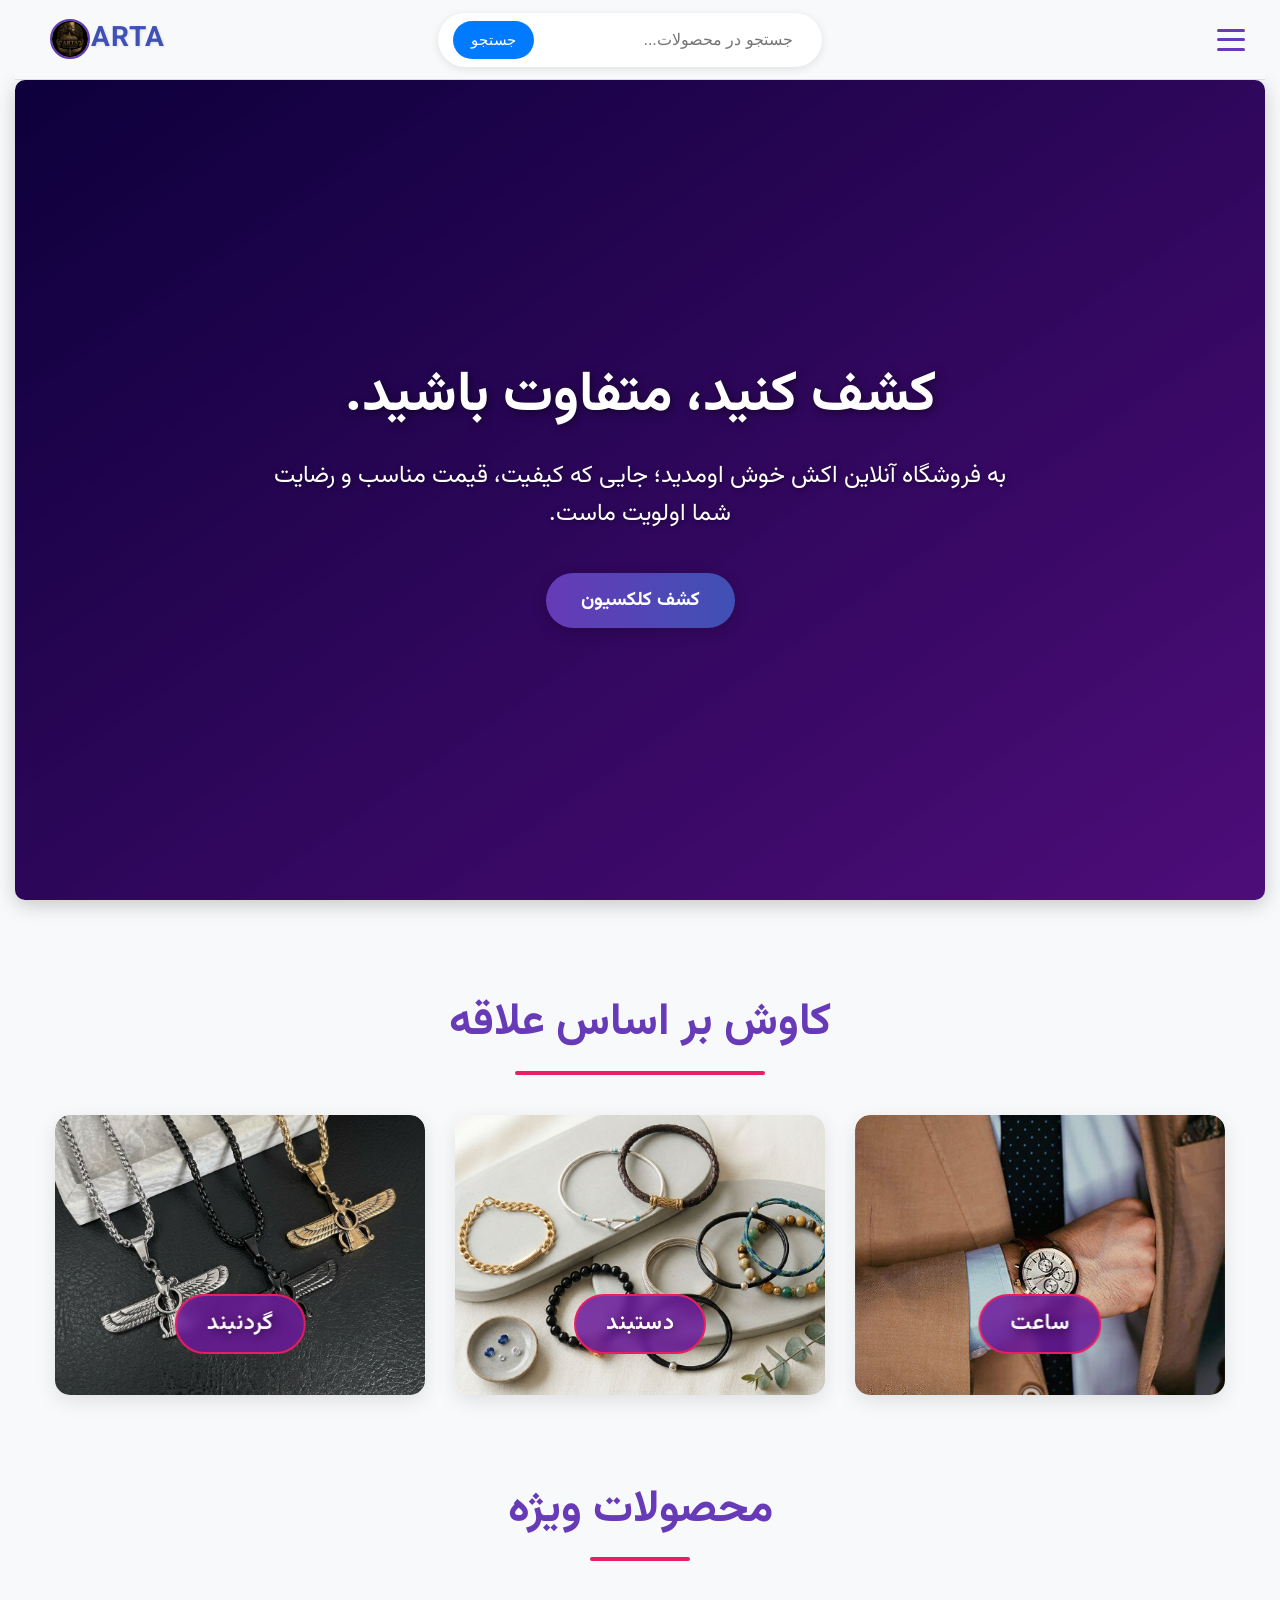
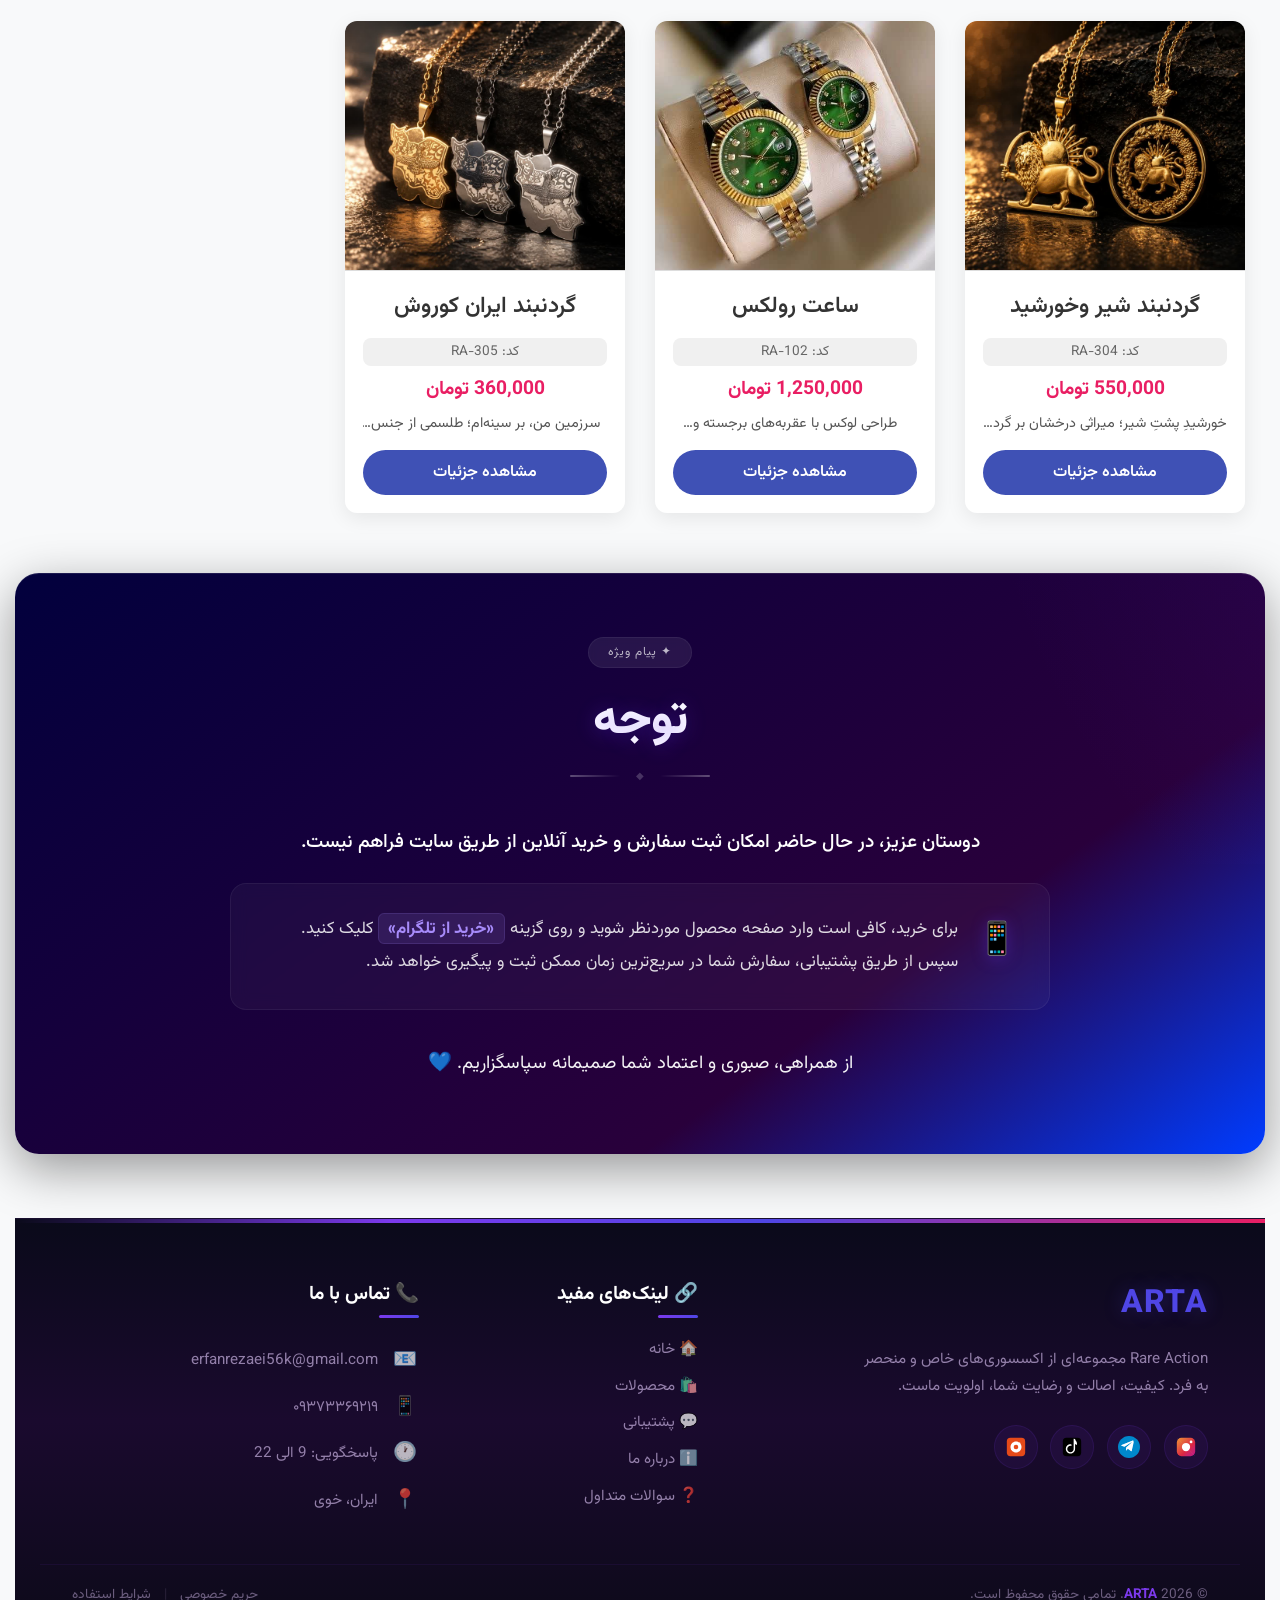
==== commit 9f638522: "Add files via upload" ====
--- a/index.html
+++ b/index.html
@@ -272,11 +272,11 @@
             <div class="header-right">
                 <!-- لوگوی سایت -->
                 <div class="logo-container">
-                    <span class="logo-part2">Action</span><span class="logo-part1">Rare</span>
+                <span class="logo-part2">ARTA</span>
                 </div>
                 <!-- عکس پروفایل (پیج) -->
                 <div class="profile-picture-container">
-                    <img src="images/RareAction.jpg" alt= "عکس پروفایل" class="profile-picture">
+                    <img src="images/ARTA.jpg" alt= "عکس پروفایل" class="profile-picture">
                 </div>
             </div>
 
@@ -336,7 +336,7 @@
                     <div class="product-info">
                         <h3 class="product-name"> گردنبند شیر وخورشید</h3>
                         <span class="product-code_2">کد: RA-304</span>
-                        <p class="product-price_2">620,000 تومان</p>
+                        <p class="product-price_2">550,000 تومان</p>
                         <p class="product-description">
                             خورشیدِ پشتِ شیر؛ میراثی درخشان بر گردن تو
                         </p>
@@ -364,7 +364,7 @@
                     <div class="product-info">
                         <h3 class="product-name"> گردنبند ایران کوروش</h3>
                         <span class="product-code_2">کد: RA-305</span>
-                        <p class="product-price_2">390,000 تومان</p>
+                        <p class="product-price_2">360,000 تومان</p>
                         <p class="product-description">
                             سرزمین من، بر سینه‌ام؛ طلسمی از جنس افتخار
                         </p>
@@ -417,7 +417,7 @@
         <!-- بخش درباره ما -->
         <div class="footer-section about">
             <div class="footer-logo">
-                <span class="logo-part1">Rare</span><span class="logo-part2">Action</span>
+                <span class="logo-part2">ARTA</span>
             </div>
             <p class="footer-description">
                 Rare Action مجموعه‌ای از اکسسوری‌های خاص و منحصر به فرد. 
@@ -425,7 +425,7 @@
             </p>
             <div class="footer-social">
                 <!-- اینستاگرام -->
-                <a href="https://www.instagram.com/rareaction_2026?igsh=MXd6MGVqdzZ6cGJiag==" target="_blank" class="social-link" aria-label="اینستاگرام" title="اینستاگرام">
+                <a href="https://www.instagram.com/rareaction_2226?igsh=MzhqMXd0bm92NjZw" target="_blank" class="social-link" aria-label="اینستاگرام" title="اینستاگرام">
                     <svg viewBox="0 0 24 24" width="22" height="22">
                         <defs>
                             <linearGradient id="instaGradFooter" x1="0%" y1="0%" x2="100%" y2="100%">
@@ -444,7 +444,7 @@
                 </a>
                 
                 <!-- تلگرام -->
-                <a href="https://t.me/rareaction_20261" target="_blank" class="social-link" aria-label="تلگرام" title="تلگرام">
+                <a href="https://t.me/ARTA_rare" target="_blank" class="social-link" aria-label="تلگرام" title="تلگرام">
                     <svg viewBox="0 0 24 24" width="22" height="22">
                         <path d="M12 0C5.373 0 0 5.373 0 12C0 18.627 5.373 24 12 24C18.627 24 24 18.627 24 12C24 5.373 18.627 0 12 0Z" fill="#0088CC"/>
                         <path d="M17.0806 7.05116L15.0006 16.0292C14.8726 16.5722 14.5046 16.7422 14.0486 16.4752L10.7826 14.0412L9.21464 15.5542C9.07464 15.6942 8.95564 15.8122 8.68364 15.8122L8.86564 12.4842L14.9156 7.05616C15.1236 6.87316 14.8726 6.77116 14.5966 6.95316L7.05264 11.7662L3.82864 10.7152C3.29864 10.5492 3.28664 10.1882 3.94064 9.92116L16.1496 4.85616C16.5986 4.69016 16.9846 4.96016 16.8376 5.72216L17.0806 7.05116Z" fill="white"/>
@@ -508,7 +508,7 @@
 
     <!-- بخش پایین فوتر -->
     <div class="footer-bottom">
-        <span>© 2026 <strong>Rare Action</strong>. تمامی حقوق محفوظ است.</span>
+        <span>© 2026 <strong>ARTA</strong>. تمامی حقوق محفوظ است.</span>
         <span class="footer-bottom-links">
             <a href="#">حریم خصوصی</a>
             <span class="divider">|</span>
@@ -1381,113 +1381,4 @@
         }
     </style>
 </head>
-<body>
-
-    <!-- ============================================
-    ✅ اطلاعیه موجودی محصولات
-    ============================================ -->
-    <div id="inventory-notice">
-        <div class="notice-container">
-            <!-- دکمه بستن -->
-            <button class="notice-close" id="noticeClose" aria-label="بستن اطلاعیه">
-                <svg viewBox="0 0 24 24">
-                    <path d="M19 6.41L17.59 5 12 10.59 6.41 5 5 6.41 10.59 12 5 17.59 6.41 19 12 13.41 17.59 19 19 17.59 13.41 12z" fill="currentColor"/>
-                </svg>
-            </button>
-
-            <div class="notice-content">
-                <!-- نوار بالایی -->
-                <div class="gradient-bar"></div>
-
-                <!-- آیکون -->
-                <div class="notice-icon">
-                    <svg viewBox="0 0 24 24">
-                        <path d="M12 2C6.48 2 2 6.48 2 12s4.48 10 10 10 10-4.48 10-10S17.52 2 12 2zm-2 15l-5-5 1.41-1.41L10 14.17l7.59-7.59L19 8l-9 9z" fill="currentColor"/>
-                    </svg>
-                </div>
-
-                <!-- عنوان -->
-                <h2 class="notice-title">اطلاعیه موجودی</h2>
-                <p class="notice-sub">مشتریان گرامی، ضمن عرض سلام و احترام</p>
-
-                <!-- خط جداکننده -->
-                <div class="divider-custom">
-                    <span class="line"></span>
-                    <span class="dot"></span>
-                    <span class="line"></span>
-                </div>
-
-                <!-- متن -->
-                <div class="notice-body">
-                    <div class="notice-message">
-                        <p>
-                            به اطلاع می‌رسانیم در حال حاضر <strong>صرفاً گردنبندهای</strong> مجموعه 
-                            در سایت قابل سفارش هستند. موجودی <strong>ساعت</strong> و <strong>دستبند</strong>ها 
-                            به اتمام رسیده و فعلاً امکان عرضه این محصولات فراهم نیست.
-                        </p>
-                    </div>
-
-                    <div class="notice-footer">
-                        <p>
-                            شایان ذکر است با استقبال و حمایت شما عزیزان از گردنبندهای فعلی، 
-                            مسیر تأمین و عرضه ساعت‌ها و دستبندهای جدید با 
-                            <span class="highlight-badge">کیفیتی بالاتر</span> و 
-                            <span class="highlight-badge">ظاهری شکیل‌تر</span> هموار خواهد شد.
-                        </p>
-                    </div>
-                </div>
-
-                <!-- دکمه تأیید -->
-                <button class="notice-confirm" id="noticeConfirm">
-                    <span class="icon">✨</span> فهمیدم
-                </button>
-            </div>
-        </div>
-    </div>
-
-    <!-- ============================================
-    اسکریپت - هربار که صفحه باز بشه نمایش داده میشه
-    ============================================ -->
-    <script>
-        (function() {
-            'use strict';
-
-            const notice = document.getElementById('inventory-notice');
-            const closeBtn = document.getElementById('noticeClose');
-            const confirmBtn = document.getElementById('noticeConfirm');
-
-            // ====== بستن اطلاعیه ======
-            function closeNotice() {
-                notice.classList.add('closed');
-            }
-
-            // ====== رویدادها ======
-            closeBtn.addEventListener('click', closeNotice);
-            confirmBtn.addEventListener('click', closeNotice);
-
-            // کلیک روی پس‌زمینه
-            notice.addEventListener('click', function(e) {
-                if (e.target === notice) {
-                    closeNotice();
-                }
-            });
-
-            // کلید Escape
-            document.addEventListener('keydown', function(e) {
-                if (e.key === 'Escape') {
-                    closeNotice();
-                }
-            });
-
-            // ====== اطلاعیه همیشه نمایش داده میشه ======
-            // حذف کلاس closed در صورت وجود
-            notice.classList.remove('closed');
-
-            console.log('📢 اطلاعیه موجودی با موفقیت بارگذاری شد.');
-            console.log('✅ هر بار که صفحه باز شود، اطلاعیه نمایش داده می‌شود.');
-
-        })();
-    </script>
-
-</body>
-</html>+<body>
